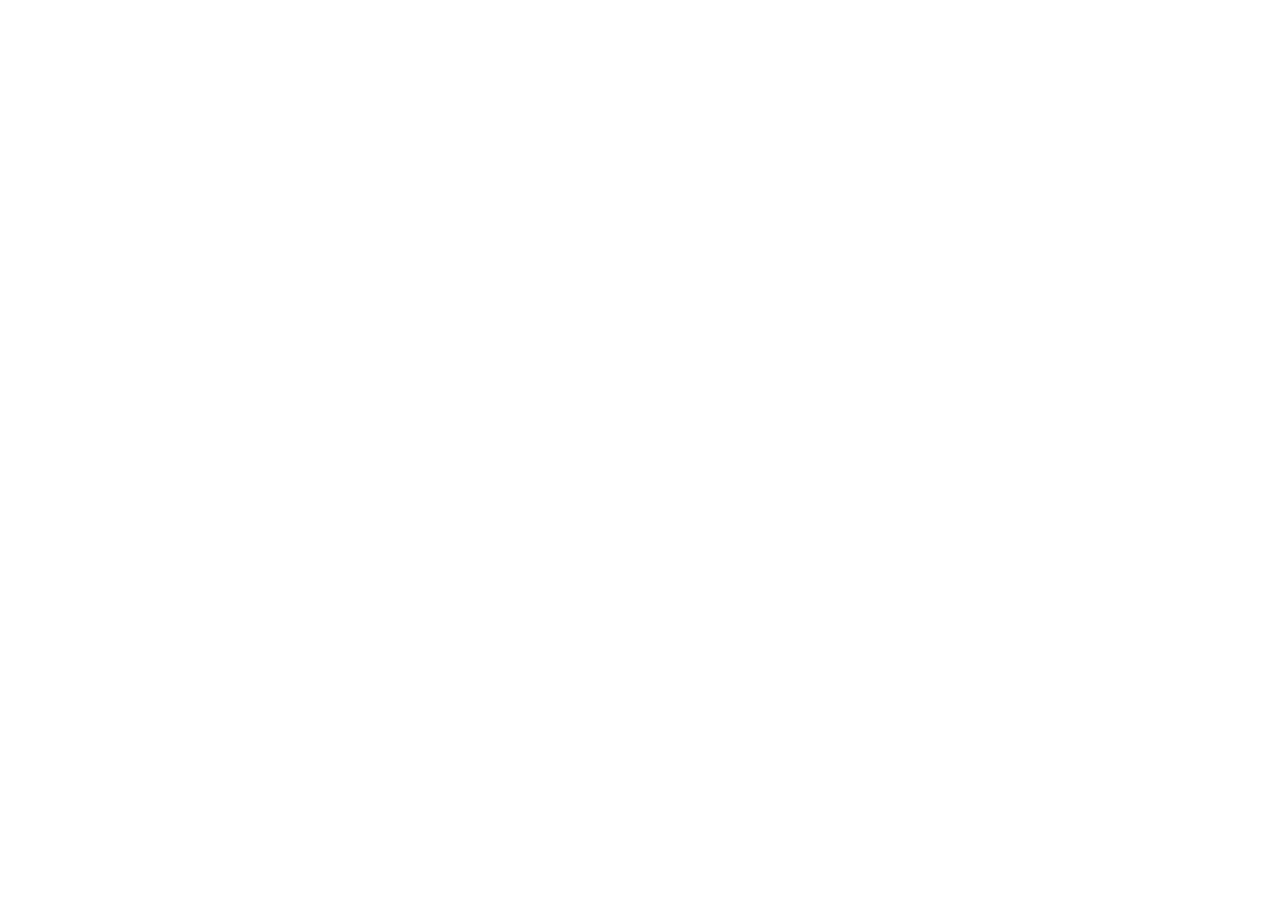
==== app/index.html @ b764101c "Update preview 2026-11-10 11:03" ====
<!doctype html>
<html lang="en">
  <head>
    <meta charset="UTF-8" />
    <meta name="viewport" content="width=device-width, initial-scale=1.0, viewport-fit=cover" />
    <meta name="theme-color" content="#2C2C2A" />
    <meta name="apple-mobile-web-app-capable" content="yes" />
    <meta name="apple-mobile-web-app-title" content="Scool" />
    <link rel="icon" type="image/svg+xml" href="/scooltracker-site/app/icon.svg" />
    <link rel="apple-touch-icon" href="/scooltracker-site/app/icon-192.png" />
    <title>Scool Tracker</title>
    <script type="module" crossorigin src="/scooltracker-site/app/assets/index-Cz6_dKH-.js"></script>
    <link rel="stylesheet" crossorigin href="/scooltracker-site/app/assets/index-Bc9d5-X2.css">
  <link rel="manifest" href="/scooltracker-site/app/manifest.webmanifest"><script id="vite-plugin-pwa:register-sw" src="/scooltracker-site/app/registerSW.js"></script></head>
  <body>
    <div id="root"></div>
  </body>
</html>
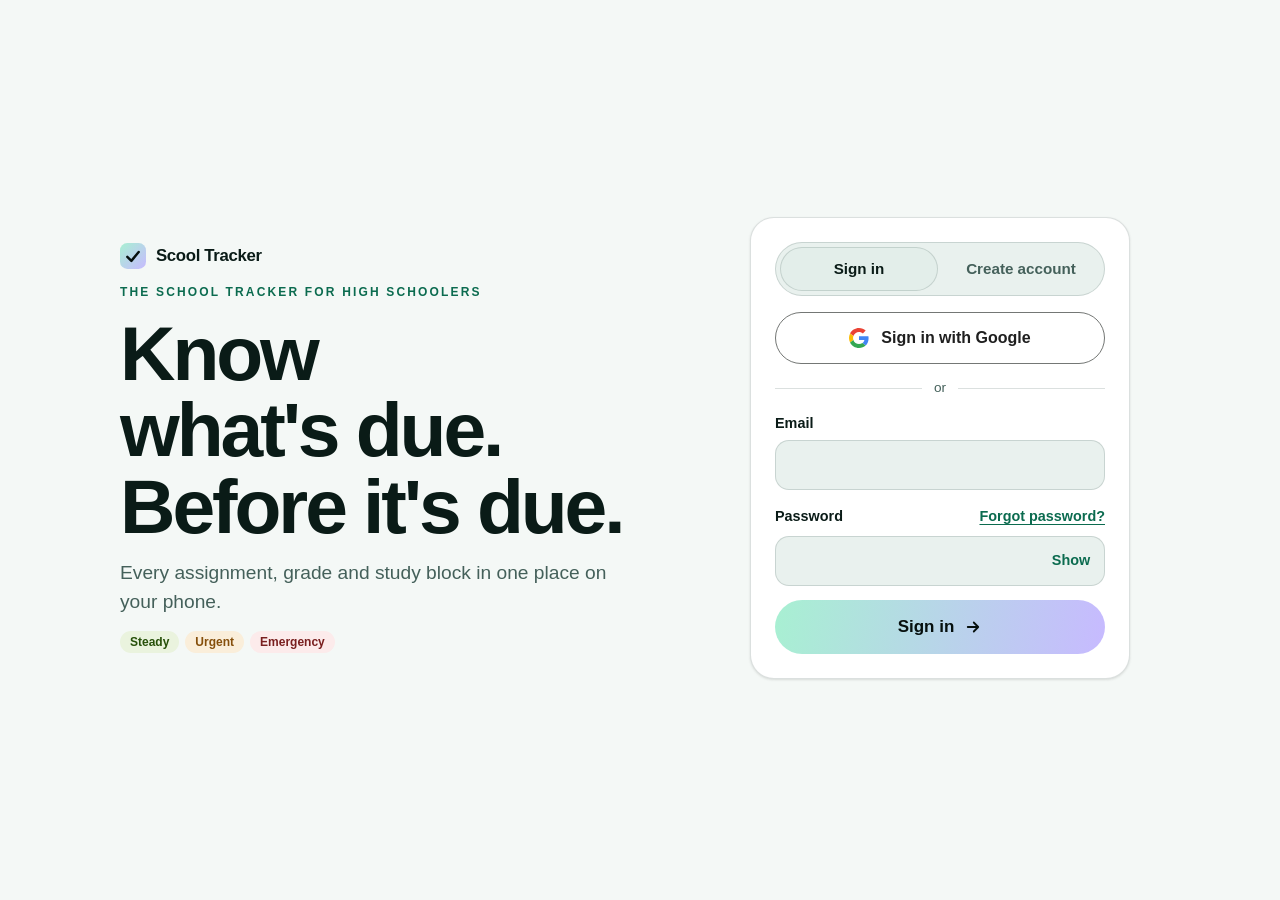
==== commit e71e18dd: "Update preview 2026-11-10 11:31" ====
--- a/app/index.html
+++ b/app/index.html
@@ -6,12 +6,12 @@
     <meta name="theme-color" content="#2C2C2A" />
     <meta name="apple-mobile-web-app-capable" content="yes" />
     <meta name="apple-mobile-web-app-title" content="Scool" />
-    <link rel="icon" type="image/svg+xml" href="/scooltracker-site/app/icon.svg" />
-    <link rel="apple-touch-icon" href="/scooltracker-site/app/icon-192.png" />
+    <link rel="icon" type="image/svg+xml" href="/app/icon.svg" />
+    <link rel="apple-touch-icon" href="/app/icon-192.png" />
     <title>Scool Tracker</title>
-    <script type="module" crossorigin src="/scooltracker-site/app/assets/index-Cz6_dKH-.js"></script>
-    <link rel="stylesheet" crossorigin href="/scooltracker-site/app/assets/index-Bc9d5-X2.css">
-  <link rel="manifest" href="/scooltracker-site/app/manifest.webmanifest"><script id="vite-plugin-pwa:register-sw" src="/scooltracker-site/app/registerSW.js"></script></head>
+    <script type="module" crossorigin src="/app/assets/index-DtNhf6hF.js"></script>
+    <link rel="stylesheet" crossorigin href="/app/assets/index-Bc9d5-X2.css">
+  <link rel="manifest" href="/app/manifest.webmanifest"><script id="vite-plugin-pwa:register-sw" src="/app/registerSW.js"></script></head>
   <body>
     <div id="root"></div>
   </body>
--- a/app/assets/index-Bc9d5-X2.css
+++ b/app/assets/index-Bc9d5-X2.css
@@ -0,0 +1 @@
+.auth{--au-bg:#06100e;--au-bg2:#0b1a17;--au-surface:#0f211d;--au-surface2:#153029;--au-line:#beebde24;--au-text:#e9f3f0;--au-text2:#a3bab4;--au-eyebrow:#8fe3c4;--au-danger:#ff9a9a;--au-focus:#a8f0d2;--au-on-grad:#06100e;--au-green-bg:#17321a;--au-green-t:#8fcb8a;--au-amber-bg:#3a2c10;--au-amber-t:#f0c077;--au-red-bg:#3a1616;--au-red-t:#f09b9b;--au-g-bg:#131314;--au-g-text:#e3e3e3;--au-g-line:#8e918f;z-index:50;background:var(--au-bg);color:var(--au-text);--lightningcss-light: ;--lightningcss-dark:initial;color-scheme:dark;-webkit-text-size-adjust:100%;font-family:-apple-system,BlinkMacSystemFont,Helvetica Neue,Segoe UI,Roboto,sans-serif;line-height:1.5;position:fixed;inset:0;overflow:hidden auto}@media (prefers-color-scheme:light){:root:not([data-theme=dark]) .auth{--au-bg:#f4f8f6;--au-bg2:#e9f1ee;--au-surface:#fff;--au-surface2:#e3eeea;--au-line:#06282024;--au-text:#0a1b17;--au-text2:#44605a;--au-eyebrow:#0b6b4f;--au-danger:#a32d2d;--au-focus:#0b6b4f;--au-green-bg:#eaf3de;--au-green-t:#27500a;--au-amber-bg:#faeeda;--au-amber-t:#854f0b;--au-red-bg:#fcebeb;--au-red-t:#791f1f;--au-g-bg:#fff;--au-g-text:#1f1f1f;--au-g-line:#747775;--lightningcss-light:initial;--lightningcss-dark: ;color-scheme:light}}:root[data-theme=light] .auth{--au-bg:#f4f8f6;--au-bg2:#e9f1ee;--au-surface:#fff;--au-surface2:#e3eeea;--au-line:#06282024;--au-text:#0a1b17;--au-text2:#44605a;--au-eyebrow:#0b6b4f;--au-danger:#a32d2d;--au-focus:#0b6b4f;--au-green-bg:#eaf3de;--au-green-t:#27500a;--au-amber-bg:#faeeda;--au-amber-t:#854f0b;--au-red-bg:#fcebeb;--au-red-t:#791f1f;--au-g-bg:#fff;--au-g-text:#1f1f1f;--au-g-line:#747775;--lightningcss-light:initial;--lightningcss-dark: ;color-scheme:light}.auth *,.auth :before,.auth :after{box-sizing:border-box}.auth :focus-visible{outline:3px solid var(--au-focus);outline-offset:2px;border-radius:8px}.auth p,.auth h1,.auth h2{margin:0}.auth a{color:inherit;text-underline-offset:3px}.au-center{place-items:center;display:grid}.au-loading{color:var(--au-text2);justify-items:center;gap:14px;display:grid}.au-wrap{width:100%;max-width:460px;min-height:100%;padding:max(20px, env(safe-area-inset-top)) 20px max(24px, env(safe-area-inset-bottom));align-content:center;gap:24px;margin:0 auto;display:grid}.au-wrap-solo{gap:28px}.au-pitch{gap:14px;display:grid}.au-brand{letter-spacing:-.02em;align-items:center;gap:10px;font-size:1.05rem;font-weight:700;display:inline-flex}.au-eyebrow{letter-spacing:.18em;text-transform:uppercase;color:var(--au-eyebrow);margin-top:6px;font-size:.75rem;font-weight:600}.au-h1{letter-spacing:-.04em;text-wrap:balance;font-size:clamp(2.1rem,9.4vw,3.4rem);font-weight:700;line-height:1}.au-h1 span{display:inline-block}.au-lede{color:var(--au-text2);max-width:28em;font-size:1rem}.au-tags{flex-wrap:wrap;gap:6px;display:flex}.au-badge{border-radius:999px;padding:3px 10px;font-size:12px;font-weight:600;line-height:1.4}.au-b-green{background:var(--au-green-bg);color:var(--au-green-t)}.au-b-amber{background:var(--au-amber-bg);color:var(--au-amber-t)}.au-b-red{background:var(--au-red-bg);color:var(--au-red-t)}.au-card{background:var(--au-surface);border:1px solid var(--au-line);border-radius:24px;gap:16px;padding:18px;display:grid}.au-h2{letter-spacing:-.03em;font-size:1.6rem;font-weight:700;line-height:1.1}.au-sub{color:var(--au-text2);overflow-wrap:anywhere}.au-addr{color:var(--au-text)}.au-seg{background:var(--au-bg2);border:1px solid var(--au-line);border-radius:999px;grid-template-columns:1fr 1fr;gap:4px;padding:4px;display:grid}.au-seg button{min-height:44px;color:var(--au-text2);font:inherit;cursor:pointer;touch-action:manipulation;background:0 0;border:0;border-radius:999px;font-size:.95rem;font-weight:600;transition:background-color .15s,color .15s}.au-seg button[aria-selected=true]{background:var(--au-surface2);color:var(--au-text);box-shadow:inset 0 0 0 1px var(--au-line)}.au-panel{gap:14px;display:grid}.au-google{border:1px solid var(--au-g-line);background:var(--au-g-bg);width:100%;min-height:52px;color:var(--au-g-text);font:inherit;cursor:pointer;touch-action:manipulation;border-radius:999px;justify-content:center;align-items:center;gap:12px;padding:0 20px;font-size:1rem;font-weight:600;display:flex}.au-google:disabled{opacity:.6;cursor:progress}.au-or{color:var(--au-text2);align-items:center;gap:12px;font-size:.85rem;display:flex}.au-or:before,.au-or:after{content:"";background:var(--au-line);flex:1;height:1px}.au-form{gap:14px;display:grid}.au-field{gap:6px;display:grid}.au-label-row{justify-content:space-between;align-items:baseline;gap:8px;display:flex}.au-field label{font-size:.9rem;font-weight:600}.au-field input[type=email],.au-field input[type=password],.au-field input[type=text]{width:100%;min-height:50px;font:inherit;color:var(--au-text);background:var(--au-bg2);border:1px solid var(--au-line);border-radius:14px;padding:0 14px;font-size:16px}.au-field input[aria-invalid=true]{border-color:var(--au-danger)}.au-pw{position:relative}.au-pw input{padding-right:76px!important}.au-eye{min-width:60px;min-height:44px;color:var(--au-eyebrow);font:inherit;cursor:pointer;background:0 0;border:0;border-radius:10px;font-size:.9rem;font-weight:600;position:absolute;top:50%;right:4px;transform:translateY(-50%)}.au-hint{color:var(--au-text2);font-size:.85rem}.au-err{color:var(--au-danger);font-size:.875rem}.au-link{min-height:24px;font:inherit;color:var(--au-eyebrow);cursor:pointer;text-underline-offset:3px;touch-action:manipulation;background:0 0;border:0;padding:2px 0;font-size:.9rem;font-weight:600;text-decoration:underline}.au-center-link{justify-self:center;padding:10px}.au-check label{color:var(--au-text2);cursor:pointer;align-items:flex-start;gap:12px;padding:4px 0;font-size:.9rem;font-weight:400;display:flex}.au-check input{accent-color:#a8f0d2;flex:none;width:22px;height:22px;margin:1px 0 0}.au-check a,.au-legal-g a{color:var(--au-text)}.au-btn{width:100%;min-height:54px;font:inherit;cursor:pointer;color:var(--au-on-grad);touch-action:manipulation;background:linear-gradient(100deg,#a8f0d2 0%,#c7baff 100%);border:0;border-radius:999px;justify-content:center;align-items:center;gap:10px;padding:0 28px;font-size:1.0625rem;font-weight:650;transition:transform .18s,filter .18s;display:inline-flex}.au-btn svg{transition:transform .18s}.au-btn:hover:not(:disabled){filter:brightness(1.06)}.au-btn:hover:not(:disabled) svg{transform:translate(3px)}.au-btn:active:not(:disabled){transform:scale(.98)}.au-btn:disabled{opacity:.6;cursor:default}.au-btn[aria-busy=true]{cursor:progress}.au-btn-quiet{background:var(--au-surface2);color:var(--au-text);border:1px solid var(--au-line)}.au-banner{border-radius:12px;padding:12px 14px;font-size:.9rem}.au-banner-error{background:var(--au-red-bg);color:var(--au-red-t)}.au-banner-ok{background:var(--au-green-bg);color:var(--au-green-t)}.au-spin{border:2.5px solid;border-right-color:#0000;border-radius:50%;width:18px;height:18px;animation:.7s linear infinite au-rot;display:inline-block}@keyframes au-rot{to{transform:rotate(360deg)}}.au-sr{clip:rect(0 0 0 0);white-space:nowrap;width:1px;height:1px;position:absolute;overflow:hidden}@media (prefers-reduced-motion:reduce){.au-spin{animation-duration:2s}.au-btn,.au-btn svg{transition:none}}@media (prefers-reduced-motion:no-preference){.au-pitch,.au-card{animation:.6s cubic-bezier(.2,.7,.2,1) both au-rise}.au-card{animation-delay:80ms}}@keyframes au-rise{0%{opacity:0;transform:translateY(16px)}to{opacity:1;transform:none}}@media (width>=480px){.au-card{padding:24px}}@media (width>=900px){.au-wrap{grid-template-columns:1fr 440px;align-items:center;gap:80px;max-width:1080px}.au-wrap-solo{grid-template-columns:1fr;gap:28px;max-width:460px}.au-h1{font-size:clamp(3.4rem,6vw,5.2rem)}.au-lede{font-size:1.2rem}}:root{--bg:#f1efe8;--bg2:#fafaf7;--surface:#fff;--surface2:#f1efe8;--line:#d3d1c7;--text:#2c2c2a;--text2:#5f5e5a;--muted:#888780;--accent:#2c2c2a;--on-accent:#fff;--danger:#a32d2d;--on-danger:#fff;--focus:#2c2c2a;--shadow:0 1px 3px #2c2c2a14, 0 1px 2px #2c2c2a0f;--shadow-lg:0 6px 20px #2c2c2a24;--toast-bg:#2c2c2a;--toast-text:#fff;--badge-green-bg:#eaf3de;--badge-green-text:#27500a;--badge-blue-bg:#dceefb;--badge-blue-text:#0b5d8c;--badge-amber-bg:#faeeda;--badge-amber-text:#854f0b;--badge-red-bg:#fcebeb;--badge-red-text:#791f1f;--badge-gray-bg:#f1efe8;--badge-gray-text:#5f5e5a;--cal-blue:#1ba1d6;--cal-green:#137b3b;--cal-holiday:#c9cee0;--cal-holiday-text:#2c2c2a;--cal-weekend:#f1efe8;--cal-weekend-text:#b5b3a9;--on-cal:#fff;--lightningcss-light:initial;--lightningcss-dark: ;color-scheme:light}@media (prefers-color-scheme:dark){:root:not([data-theme=light]){--bg:#171715;--bg2:#1d1d1b;--surface:#232320;--surface2:#2a2a26;--line:#3a3a35;--text:#f1efe8;--text2:#b8b6ac;--muted:#8a897f;--accent:#edebe3;--on-accent:#171715;--danger:#e08585;--on-danger:#2a0a0a;--focus:#edebe3;--shadow:0 1px 3px #00000073, 0 1px 2px #0000004d;--shadow-lg:0 6px 20px #0000008c;--toast-bg:#edebe3;--toast-text:#171715;--badge-green-bg:#17321a;--badge-green-text:#8fcb8a;--badge-blue-bg:#14324a;--badge-blue-text:#7fc4ee;--badge-amber-bg:#3a2c10;--badge-amber-text:#f0c077;--badge-red-bg:#3a1616;--badge-red-text:#f09b9b;--badge-gray-bg:#2a2a26;--badge-gray-text:#b8b6ac;--cal-blue:#1e7ba8;--cal-green:#1f5e33;--cal-holiday:#3a3d52;--cal-holiday-text:#f1efe8;--cal-weekend:#232320;--cal-weekend-text:#6b6a61;--lightningcss-light: ;--lightningcss-dark:initial;color-scheme:dark}}:root[data-theme=dark]{--bg:#171715;--bg2:#1d1d1b;--surface:#232320;--surface2:#2a2a26;--line:#3a3a35;--text:#f1efe8;--text2:#b8b6ac;--muted:#8a897f;--accent:#edebe3;--on-accent:#171715;--danger:#e08585;--on-danger:#2a0a0a;--focus:#edebe3;--shadow:0 1px 3px #00000073, 0 1px 2px #0000004d;--shadow-lg:0 6px 20px #0000008c;--toast-bg:#edebe3;--toast-text:#171715;--badge-green-bg:#17321a;--badge-green-text:#8fcb8a;--badge-blue-bg:#14324a;--badge-blue-text:#7fc4ee;--badge-amber-bg:#3a2c10;--badge-amber-text:#f0c077;--badge-red-bg:#3a1616;--badge-red-text:#f09b9b;--badge-gray-bg:#2a2a26;--badge-gray-text:#b8b6ac;--cal-blue:#1e7ba8;--cal-green:#1f5e33;--cal-holiday:#3a3d52;--cal-holiday-text:#f1efe8;--cal-weekend:#232320;--cal-weekend-text:#6b6a61;--lightningcss-light: ;--lightningcss-dark:initial;color-scheme:dark}*{box-sizing:border-box}html{-webkit-text-size-adjust:100%}html,body{overflow-x:hidden}body{background:var(--bg);color:var(--text);padding:max(16px, env(safe-area-inset-top)) max(16px, env(safe-area-inset-right)) calc(88px + env(safe-area-inset-bottom)) max(16px, env(safe-area-inset-left));margin:0;font-family:-apple-system,BlinkMacSystemFont,Helvetica Neue,Segoe UI,Roboto,sans-serif;line-height:1.3;transition:background-color .2s,color .2s}@media (width>=440px){body{padding-top:20px;padding-left:20px;padding-right:20px}}body.lock{overflow:hidden}h1,h2,h3,p,ul{margin:0}ul{padding:0;list-style:none}button,input,select,textarea{font:inherit;color:inherit}button{cursor:pointer;touch-action:manipulation}:focus-visible{outline:2px solid var(--focus);outline-offset:2px;border-radius:8px}.sr-only{clip:rect(0 0 0 0);white-space:nowrap;border:0;width:1px;height:1px;margin:-1px;padding:0;position:absolute;overflow:hidden}main{background:var(--surface);width:100%;max-width:380px;box-shadow:var(--shadow);border-radius:14px;margin:0 auto;padding:20px}.loading{text-align:center;padding:60px 16px}.screen{min-width:0;animation:.2s backwards screen-in;display:block}.screen-head{justify-content:space-between;align-items:flex-start;gap:12px;margin-bottom:16px;display:flex}.screen-head h1{letter-spacing:0;font-size:18px;font-weight:500;line-height:1.3}.today-head{margin-bottom:20px}.eyebrow-date{color:var(--text2);margin-bottom:4px;font-size:13px}.head-right{align-items:center;gap:8px;display:flex}.section-head{flex-wrap:wrap;justify-content:space-between;align-items:center;gap:12px;display:flex}.panel h2,.preset-card h2{font-size:16px;font-weight:500}.subtitle{color:var(--muted);margin:0 0 8px;font-size:13px;font-weight:400}.note{color:var(--text2);font-size:12px}.pad{padding:8px 4px}.stack{gap:8px;display:grid}.two{grid-template-columns:1fr 1fr;gap:8px;display:grid}.two.wide-first{grid-template-columns:1fr 96px}.panel{border-top:1px solid var(--line);gap:8px;margin-top:16px;padding:16px 0 0;display:grid}.panel:first-of-type{border-top:0;margin-top:0;padding-top:0}@keyframes screen-in{0%{opacity:0;transform:translateY(6px)}to{opacity:1;transform:none}}.nav{z-index:30;background:var(--surface);border-top:1px solid var(--line);padding:12px 12px calc(12px + env(safe-area-inset-bottom));justify-content:center;gap:4px;display:flex;position:fixed;bottom:0;left:0;right:0}.nav-brand{display:none}.nav button{color:var(--text2);background:0 0;border:0;border-radius:999px;padding:6px 12px;font-size:13px;transition:background-color .15s,color .15s;display:inline-flex;position:relative}.nav button:after{content:"";position:absolute;inset:-6px -2px}.nav button svg{display:none}.nav button.active{background:var(--accent);color:var(--on-accent)}.btn{border:1px solid var(--line);background:var(--surface);color:var(--text);white-space:nowrap;border-radius:6px;justify-content:center;align-items:center;gap:6px;padding:8px 14px;font-size:13px;transition:background-color .15s,transform .12s;display:inline-flex}.btn:hover:not(:disabled){background:var(--bg)}.btn:active:not(:disabled){transform:scale(.98)}.btn:disabled{opacity:.5;cursor:default}.btn-main{background:var(--accent);color:var(--on-accent);border-color:var(--accent)}.btn-main:hover:not(:disabled){background:var(--accent);filter:brightness(1.12)}.btn-quiet{background:var(--surface);color:var(--text)}.btn-danger{background:var(--danger);color:var(--on-danger);border-color:var(--danger)}.btn-danger:hover:not(:disabled){background:var(--danger);filter:brightness(1.08)}.btn.small{padding:5px 10px;font-size:12px}.btn.wide{width:100%}.btn-turn{border-radius:8px;flex-shrink:0;align-self:center;padding:6px 10px;font-size:12px;font-weight:600;position:relative}.btn-turn:after{content:"";position:absolute;inset:-6px}.add-btn{border:1px solid var(--line);background:var(--surface);width:100%;color:var(--text);border-radius:8px;padding:10px;font-size:14px;transition:background-color .15s}.add-btn:hover:not(:disabled){background:var(--bg)}.add-btn:disabled{opacity:.5;cursor:default}.btn-pair{gap:8px;margin-bottom:16px;display:flex}.back-btn{margin-bottom:8px}.icon-btn{background:var(--bg);width:32px;height:32px;color:var(--text);border:0;border-radius:8px;flex:none;place-items:center;font-size:15px;transition:background-color .15s;display:inline-grid;position:relative}.icon-btn:after{content:"";position:absolute;inset:-6px}.icon-btn svg{width:16px;height:16px}.icon-btn.big{background:var(--bg);width:32px;height:32px;color:var(--text)}.icon-btn.big svg{width:16px;height:16px}.icon-btn:hover{background:var(--surface2)}.icon-btn.danger{width:20px;height:20px;color:var(--danger);background:0 0;transition:transform .12s}.icon-btn.danger svg{width:14px;height:14px}.icon-btn.danger:hover{background:0 0;transform:scale(1.2)}.link{color:var(--text);text-underline-offset:3px;background:0 0;border:0;padding:0;font-weight:500;text-decoration:underline}.kbd{color:var(--muted);border:1px solid var(--line);border-radius:5px;margin-left:4px;padding:1px 5px;font-size:10.5px;font-weight:700}@media (hover:none){.kbd{display:none}}.badge{white-space:nowrap;border-radius:999px;padding:4px 10px;font-size:12px;font-weight:500;line-height:1.3;display:inline-block}.badge-green{background:var(--badge-green-bg);color:var(--badge-green-text)}.badge-blue{background:var(--badge-blue-bg);color:var(--badge-blue-text)}.badge-amber{background:var(--badge-amber-bg);color:var(--badge-amber-text)}.badge-red{background:var(--badge-red-bg);color:var(--badge-red-text)}.badge-gray{background:var(--badge-gray-bg);color:var(--badge-gray-text);border:1px solid var(--line)}.tone-blue{--cell-bg:var(--cal-blue);--cell-text:var(--on-cal)}.tone-green{--cell-bg:var(--cal-green);--cell-text:var(--on-cal)}.tone-holiday{--cell-bg:var(--cal-holiday);--cell-text:var(--cal-holiday-text)}.tone-weekend{--cell-bg:var(--cal-weekend);--cell-text:var(--cal-weekend-text)}.tone-none{--cell-bg:transparent;--cell-text:var(--cal-weekend-text)}.tone-school{--cell-bg:var(--bg2);--cell-text:var(--text)}.strip{scroll-snap-type:x proximity;-webkit-overflow-scrolling:touch;overscroll-behavior-x:contain;scrollbar-width:none;gap:7px;margin:0 -4px 22px;padding:4px;scroll-padding-inline:4px;display:flex;overflow-x:auto}.strip::-webkit-scrollbar{display:none}.strip .strip-cell{scroll-snap-align:start;flex:0 0 calc(20% - 5.6px);min-width:54px}.strip-cell{background:var(--cell-bg);height:72px;color:var(--cell-text);border:0;border-radius:12px;flex-direction:column;justify-content:center;align-items:center;padding:0;font-size:20px;font-weight:700;line-height:1.3;transition:transform .12s;display:flex;position:relative}.strip-cell:hover{transform:scale(1.06)}.sc-wd{text-transform:uppercase;letter-spacing:.3px;opacity:.85;margin-bottom:3px;font-size:10.5px;font-weight:600}.sc-num{font-size:20px;font-weight:700;line-height:1.3}.sc-dots,.mdots{gap:3px;display:flex;position:absolute;bottom:7px}.sc-dots i,.mdots i{border:1.5px solid var(--text);background:#fff;border-radius:50%;width:6px;height:6px}.tone-weekend .sc-dots i,.tone-none .sc-dots i,.tone-weekend .mdots i,.tone-none .mdots i{background:var(--text)}.sc-label,.mlabel{font-size:9px;font-weight:700;position:absolute;bottom:2px;right:3px}.is-today{outline:2px solid var(--text);outline-offset:-2px}.is-pinned{outline:2px solid var(--accent);outline-offset:-2px}.day-detail{background:var(--accent);color:var(--on-accent);box-shadow:var(--shadow-lg);border-radius:8px;gap:2px;margin:-12px 0 16px;padding:8px 10px;font-size:12px;animation:.12s fadeSlideIn;display:grid}.day-detail.empty{clip:rect(0 0 0 0);width:1px;height:1px;box-shadow:none;margin:-1px;padding:0;position:absolute;overflow:hidden}.dd-title{flex-wrap:wrap;align-items:baseline;gap:0 8px;display:flex}.dd-title strong{font-weight:600}.dd-kind{opacity:.85;font-size:12px}.dd-list{gap:2px;display:grid}.dd-list li{opacity:.95;font-size:12px}.day-detail .note{color:inherit;opacity:.8}.struck{opacity:.6;text-decoration:line-through}.today-grid,.study-grid,.cal-wrap,.col-main,.col-side,.cal-main,.cal-side{min-width:0;display:block}.list{flex-direction:column;gap:8px;margin-bottom:20px;display:flex}.task-row{background:var(--bg2);border:1px solid var(--line);border-radius:10px;align-items:flex-start;gap:10px;padding:10px 12px;transition:opacity .25s,border-color .15s,transform .15s;animation:.25s backwards fadeSlideIn;display:flex}.task-row:hover{transform:translateY(-1px)}.check{border:1.5px solid var(--muted);background:var(--surface);width:16px;height:16px;color:var(--on-accent);border-radius:4px;flex:none;place-items:center;margin-top:3px;padding:0;transition:background-color .15s,border-color .15s;display:grid;position:relative}.check:after{content:"";position:absolute;inset:-10px}.check:hover{border-color:var(--accent)}.check.on{background:var(--accent);border-color:var(--accent)}.check svg{width:11px;height:11px}.task-main{text-align:left;min-width:0;color:inherit;cursor:pointer;background:0 0;border:0;border-radius:6px;flex:1;padding:0;display:block}.task-main.static{cursor:default}.task-top{justify-content:space-between;align-items:center;gap:8px;display:flex}.task-title{overflow-wrap:anywhere;font-size:14px;font-weight:500}.emo{margin-right:4px}.period-tag{color:var(--muted);margin-right:4px;font-size:11px;font-weight:500}.task-sub{color:var(--text2);overflow-wrap:anywhere;font-size:12px;display:block}.task-meta{flex-wrap:wrap;align-items:center;gap:4px 8px;display:flex}.task-row.is-done{opacity:.5;background:var(--bg2)}.task-row.is-done .task-title{text-decoration:line-through}.task-row.is-done[draggable=true]{cursor:grab}.task-row.is-done[draggable=true]:active{cursor:grabbing}.task-row.history-row,.task-row.class-row{align-items:flex-start}.task-row.history-row .btn{align-self:center}.dissolve{pointer-events:none;animation:.45s forwards dissolve}@keyframes dissolve{0%{opacity:1;filter:blur();transform:scale(1)}to{opacity:0;filter:blur(6px);transform:scale(.85)}}@keyframes fadeSlideIn{0%{opacity:0;transform:translateY(6px)}to{opacity:1;transform:none}}.dropzone{border:1.5px dashed var(--line);color:var(--muted);border-radius:10px;justify-content:center;align-items:center;gap:6px;margin-bottom:20px;padding:14px;font-size:12px;transition:background-color .15s,border-color .15s,transform .15s,color .15s;display:none}.dropzone svg{width:16px;height:16px}.dropzone.over{background:var(--badge-blue-bg);border-color:var(--badge-blue-text);color:var(--badge-blue-text);transform:scale(1.02)}.hint-touch{display:block}.hint-mouse{display:none}@media (hover:hover) and (pointer:fine){.dropzone{display:flex}.hint-touch{display:none}.hint-mouse{display:block}}.col-side .note{margin:-4px 0 8px}.add-actions{gap:8px;margin-bottom:20px;display:flex}.add-actions .add-btn{flex:1;width:auto}.empty{text-align:center;color:var(--muted);justify-items:center;gap:6px;margin-bottom:20px;padding:24px 12px;font-size:13px;display:grid}.empty .note{max-width:28em;font-size:12px}.empty-emo{font-size:24px;line-height:1.2}.empty svg{width:24px;height:24px}.pct{flex-shrink:0;font-size:16px;font-weight:500}.badge-line{flex-wrap:wrap;gap:4px;margin-top:5px;display:flex}.gpa{border-top:1px solid var(--line);justify-content:space-between;align-items:center;margin-top:4px;padding-top:16px;display:flex}.gpa-label{color:var(--text2);font-size:13px}.gpa-num{font-size:20px;font-weight:500}.cal-nav{justify-content:space-between;align-items:center;gap:8px;margin-bottom:16px;display:flex}.cal-nav h2,.cal-nav strong{font-size:18px;font-weight:500}.mgrid{grid-template-columns:repeat(7,minmax(0,1fr));gap:4px;display:grid}.mdow{text-align:center;color:var(--muted);padding-bottom:4px;font-size:11px;font-weight:500}.mblank{aspect-ratio:1}.mcell{aspect-ratio:1;text-align:left;background:var(--cell-bg);color:var(--cell-text);border:0;border-radius:6px;padding:4px;font-size:12px;font-weight:500;line-height:1.3;transition:transform .12s;display:block;position:relative}.mcell:hover:not(.inert){transform:scale(1.05)}.mcell .mdots{bottom:3px;left:50%;transform:translate(-50%)}.mcell.inert{cursor:default}.mcell.has-special{background:var(--bg2);color:var(--text);box-shadow:inset 0 0 0 2px var(--accent)}.legend{color:var(--text2);flex-wrap:wrap;gap:8px 12px;margin-top:16px;font-size:11px;display:flex}.legend li{align-items:center;gap:4px;display:inline-flex}.sw{background:var(--cell-bg);border-radius:3px;width:10px;height:10px;display:inline-block}.sw.dotsw{border:1.5px solid var(--text);background:#fff;border-radius:50%;width:6px;height:6px;margin:0 2px}.cal-side .day-detail{margin:12px 0 0}.cal-editor{gap:8px;display:grid}.cal-editor .cal-nav{margin-bottom:8px}.field-label{color:var(--text2);margin-top:8px;font-size:12px}.paint,.chips{flex-wrap:wrap;gap:6px;display:flex}.chip{border:1px solid var(--line);background:var(--surface);color:var(--text2);border-radius:999px;align-items:center;gap:4px;padding:6px 11px;font-family:inherit;font-size:12.5px;font-weight:600;display:inline-flex}.chip.on{background:var(--accent);color:var(--on-accent);border-color:var(--accent)}.chip .code{opacity:.75;font-size:10.5px}.chip:disabled{opacity:.4;cursor:default}.preset-row{flex-direction:column;gap:8px;display:flex}.preset-row .btn{white-space:normal;border-radius:8px;width:100%;padding:10px;font-size:14px}.preset-card{background:var(--bg2);border:1px solid var(--line);border-radius:10px;gap:8px;padding:12px;display:grid}.divider-or{color:var(--muted);align-items:center;gap:12px;font-size:12px;display:flex}.divider-or:before,.divider-or:after{content:"";background:var(--line);flex:1;height:1px}.progress{grid-template-columns:repeat(3,1fr);gap:6px;margin-bottom:16px;display:grid}.progress i{background:var(--line);border-radius:3px;height:5px}.progress i.on{background:var(--accent)}.hint-blue{background:var(--badge-blue-bg);color:var(--badge-blue-text);border-radius:8px;margin:-4px 0 6px;padding:7px 10px;font-size:12px}.static-foot{margin-top:8px;padding:0;position:static}.field{border:0;gap:4px;min-width:0;margin:0;padding:0;display:grid}.field>label,.field>legend{color:var(--text2);margin-top:8px;padding:0;font-size:12px;font-weight:400}input,select,textarea{background:var(--surface);border:1px solid var(--line);width:100%;min-width:0;color:var(--text);border-radius:6px;padding:8px;font-size:14px}input[type=checkbox],input[type=radio]{width:auto;padding:0}input[aria-invalid=true]{border-color:var(--danger)}.field-err{color:var(--danger);font-size:12px}.due-row{flex-wrap:wrap;align-items:center;gap:6px;display:flex}.due-row input{flex:100%}.choice{flex-wrap:wrap;gap:6px;display:flex}.choice-item{position:relative}.choice-item input{opacity:0;cursor:pointer;width:100%;height:100%;margin:0;position:absolute;inset:0}.choice-item span{border:1px solid var(--line);background:var(--surface);color:var(--text2);pointer-events:none;border-radius:999px;align-items:center;padding:6px 11px;font-size:12.5px;font-weight:600;display:inline-flex}.choice-item input:checked+span{background:var(--accent);color:var(--on-accent);border-color:var(--accent)}.choice-item.tone-steady input:checked+span{background:var(--badge-gray-bg);color:var(--badge-gray-text);border-color:var(--muted)}.choice-item.tone-urgent input:checked+span{background:var(--badge-amber-bg);color:var(--badge-amber-text);border-color:var(--badge-amber-text)}.choice-item.tone-emergency input:checked+span{background:var(--badge-red-bg);color:var(--badge-red-text);border-color:var(--badge-red-text)}.choice-item input:focus-visible+span{outline:2px solid var(--focus);outline-offset:2px}.scrim{z-index:60;background:#0006;justify-content:center;align-items:center;animation:.18s both fade;display:flex;position:fixed;inset:0}.sheet{background:var(--surface);width:min(300px,85%);max-height:80dvh;color:var(--text);box-shadow:var(--shadow-lg);overscroll-behavior:contain;border-radius:14px;padding:20px;animation:.18s both pop;overflow-y:auto}.sheet.sheet-wide{width:min(340px,90%)}.sheet-grab{display:none}.sheet-head{justify-content:space-between;align-items:center;margin-bottom:8px;display:flex}.sheet-head h2{font-size:16px;font-weight:500}.sheet-head .icon-btn{display:none}.sheet-body{flex-direction:column;gap:4px;display:flex}.sheet-body>p{font-size:13px}.sheet-foot{justify-content:flex-end;gap:8px;margin-top:16px;display:flex}.sis-list{display:block}.sis-row{border-bottom:1px solid var(--bg);flex-wrap:wrap;align-items:center;gap:8px;padding:7px 0;display:flex}.sis-row:last-child{border-bottom:0}.sis-period{width:18px;color:var(--muted);flex-shrink:0;font-size:12px}.sis-name{overflow-wrap:anywhere;flex:1;min-width:0;font-size:13px;color:var(--text)!important;margin:0!important}.sis-input{flex-shrink:0;width:58px;padding:6px;font-size:13px}.sis-row .badge{text-align:center;flex-shrink:0;min-width:32px}.sis-err{flex-basis:100%;padding-left:26px}@keyframes fade{0%{opacity:0}to{opacity:1}}@keyframes pop{0%{opacity:0;transform:scale(.95)translateY(4px)}to{opacity:1;transform:none}}.toast-zone{z-index:90;left:0;right:0;bottom:calc(76px + env(safe-area-inset-bottom));pointer-events:none;justify-content:center;padding:0 16px;display:flex;position:fixed}.toast{pointer-events:auto;background:var(--toast-bg);max-width:380px;color:var(--toast-text);box-shadow:var(--shadow-lg);border-radius:8px;align-items:center;gap:12px;padding:8px 8px 8px 12px;font-size:12px;animation:.2s both fadeSlideIn;display:flex}.toast-error{background:var(--danger);color:var(--on-danger);padding-right:12px}.toast-btn{background:var(--toast-text);color:var(--toast-bg);border:0;border-radius:6px;padding:5px 10px;font-size:12px;font-weight:600;position:relative}.toast-btn:after{content:"";position:absolute;inset:-6px}.panel>h2,.preset-card h2{color:var(--muted);text-transform:uppercase;letter-spacing:.03em;font-size:12px;font-weight:400}.themes{grid-template-columns:repeat(3,minmax(0,1fr));gap:8px;margin-bottom:6px;display:grid}.swatch{border:2px solid var(--line);background:var(--surface);color:var(--text);border-radius:10px;flex-direction:column;align-items:center;gap:6px;padding:8px 6px 7px;display:flex}.swatch.on{border-color:var(--accent);box-shadow:0 0 0 2px var(--accent)}.swatch-strip{border:1px solid #80808040;border-radius:6px;width:100%;height:22px;display:flex;overflow:hidden}.swatch-strip i{flex:1}.swatch-name{font-size:11.5px;font-weight:600}.danger-zone{border-color:var(--danger)}.danger-btn{color:var(--danger)}.dictate{text-align:center;align-items:stretch}.dictate .field{text-align:left}.dictate textarea{font:inherit;background:var(--bg2);resize:none;border-radius:8px;padding:10px;font-size:14px}.mic{background:var(--badge-red-bg);width:74px;height:74px;color:var(--badge-red-text);border:0;border-radius:50%;place-items:center;margin:4px auto 0;display:grid;position:relative}.mic svg{width:32px;height:32px}.mic.live:after{content:"";border:3px solid var(--badge-red-text);border-radius:50%;animation:1.3s ease-out infinite ring;position:absolute;inset:-6px}@keyframes ring{0%{opacity:1;transform:scale(.9)}to{opacity:0;transform:scale(1.35)}}.dictate-status{margin:10px 0 4px;font-size:16px;font-weight:500}.dictate .note{color:var(--muted);margin-bottom:8px;font-size:12.5px}.timer-card{text-align:center;background:var(--bg2);border:1px solid var(--line);border-radius:10px;margin-bottom:20px;padding:18px 18px 20px;display:block}.timer-label{color:var(--text2);overflow-wrap:anywhere;min-height:16px;margin:0 0 8px;font-size:13px;font-weight:400}.ring-wrap{aspect-ratio:1;width:min(230px,100%);margin:4px auto 14px;position:relative}.ring{width:100%;height:100%;transform:rotate(-90deg)}.ring circle{fill:none;stroke-width:9px;stroke-linecap:round}.ring-track{stroke:var(--line)}.ring-arc{stroke:#ff9f0a;transition:stroke-dashoffset 1s linear,stroke .2s}.ring.paused .ring-arc{stroke:#8e8e93}.ring-text{flex-direction:column;justify-content:center;align-items:center;display:flex;position:absolute;inset:0}.ring-time{font-variant-numeric:tabular-nums;letter-spacing:-1px;font-size:50px;font-weight:300;line-height:1.3}.ring-sub{color:var(--muted);min-height:17px;margin-top:4px;font-size:13px}.timer-done{color:var(--badge-green-text);background:var(--badge-green-bg);border-radius:8px;margin-bottom:12px;padding:7px 10px;font-size:13px;font-weight:600}.timer-chips{flex-wrap:wrap;justify-content:center;gap:6px;margin-bottom:16px;display:flex}.round-pair{justify-content:space-between;padding:0 12px;display:flex}.round{width:78px;height:78px;box-shadow:0 0 0 3px var(--bg2), 0 0 0 5px currentColor;border:0;border-radius:50%;font-size:15px;font-weight:600;transition:transform .1s,opacity .15s}.round:active:not(:disabled){transform:scale(.95)}.round:disabled{opacity:.55;cursor:default}.round-cancel{color:#a1a1a6;background:#8e8e9347}.round-go{color:#30d158;background:#30d15838}.round-pause{color:#ff9f0a;background:#ff9f0a38}.sound-toggle{color:var(--muted);align-items:center;gap:8px;margin-top:16px;font-size:12px;display:inline-flex}.sound-toggle input{width:16px;height:16px;accent-color:var(--accent)}.prio-class{text-align:left;background:var(--bg2);border:1px solid var(--line);border-radius:10px;align-items:center;gap:10px;width:100%;padding:9px 12px;transition:border-color .15s;animation:.25s backwards fadeSlideIn;display:flex}.prio-class:hover{border-color:var(--accent)}.rank{border-radius:50%;flex-shrink:0;place-items:center;width:22px;height:22px;font-size:11.5px;font-weight:700;display:grid}.pc-main{flex:1;min-width:0;display:block}.pc-top{justify-content:space-between;align-items:baseline;gap:8px;display:flex}.pc-name{text-overflow:ellipsis;white-space:nowrap;font-size:14px;font-weight:600;overflow:hidden}.pc-pct{font-variant-numeric:tabular-nums;flex-shrink:0;font-size:13px;font-weight:700}.pc-bar{background:var(--line);border-radius:4px;height:4px;margin-top:6px;display:block;overflow:hidden}.pc-bar i{background:currentColor;border-radius:4px;height:100%;display:block}.pc-line{color:var(--muted);margin-top:4px;font-size:12px;display:block}.tier-focus{color:var(--badge-red-text)}.tier-watch{color:var(--badge-amber-text)}.tier-solid{color:var(--badge-green-text)}.tier-unknown{color:var(--muted)}.cp-more{color:var(--muted);text-align:left;background:0 0;border:0;margin:-2px 0 12px;padding:2px 0;font-size:12px}.stack>.list+.cp-more,.stack .cp-more{display:block}.prio-task{text-align:left;width:100%;color:inherit;display:flex}.prio-task .task-main{flex:1}.prio-task.selected{border:2px solid var(--accent);padding:9px 11px}.study-grid .col-side .stack{margin-bottom:0}.study-grid .stack>.subtitle,.study-grid .stack>.section-head{margin-bottom:8px}.section-head.tight{margin:0}.col-side section.stack{display:block}@media (prefers-reduced-motion:reduce){*,:before,:after{transition-duration:.01ms!important;animation-duration:.01ms!important;animation-iteration-count:1!important}}.nd{flex:none;align-items:center;gap:6px;display:inline-flex}.nd-main{border:1px solid var(--danger);background:var(--danger);color:var(--on-danger);white-space:nowrap;border-radius:6px;justify-content:center;align-items:center;gap:6px;font-weight:500;transition:transform .12s,filter .15s;display:inline-flex;position:relative}.nd-main:hover:not(:disabled){filter:brightness(1.08);transform:scale(1.03)}.nd-main:active:not(:disabled){transform:scale(.97)}.nd-main:disabled{opacity:.5;cursor:default}.nd-main:after{content:"";position:absolute;inset:-6px}.nd-sm .nd-main{padding:5px 10px;font-size:12px}.nd-md .nd-main{padding:8px 14px;font-size:13px}.nd-lg .nd-main{padding:10px 18px;font-size:14px}.nd-icon,.nd-text{animation:.15s ease-out both nd-swap;display:inline-flex}.nd-icon svg{width:14px;height:14px}.nd-cancel{border:1px solid var(--line);background:var(--surface);width:26px;height:26px;color:var(--text2);border-radius:50%;place-items:center;padding:0;transition:transform .12s;animation:.35s cubic-bezier(.34,1.56,.64,1) both nd-pop;display:inline-grid;position:relative}.nd-cancel:after{content:"";position:absolute;inset:-8px}.nd-cancel:hover{transform:scale(1.1)}.nd-cancel svg{width:12px;height:12px}.nd-compact:not(.is-confirming) .nd-main{width:22px;height:22px;color:var(--danger);background:0 0;border:0;padding:0}.nd-compact:not(.is-confirming) .nd-text{display:none}.nd-compact:not(.is-confirming) .nd-main:hover:not(:disabled){filter:none;transform:scale(1.2)}@keyframes nd-swap{0%{opacity:0;transform:translateY(4px)}to{opacity:1;transform:none}}@keyframes nd-pop{0%{opacity:0;transform:translate(-8px)scale(.6)}to{opacity:1;transform:none}}.sheet-foot{flex-wrap:wrap}.sheet-foot .nd-left{flex-basis:100%;margin-bottom:4px}
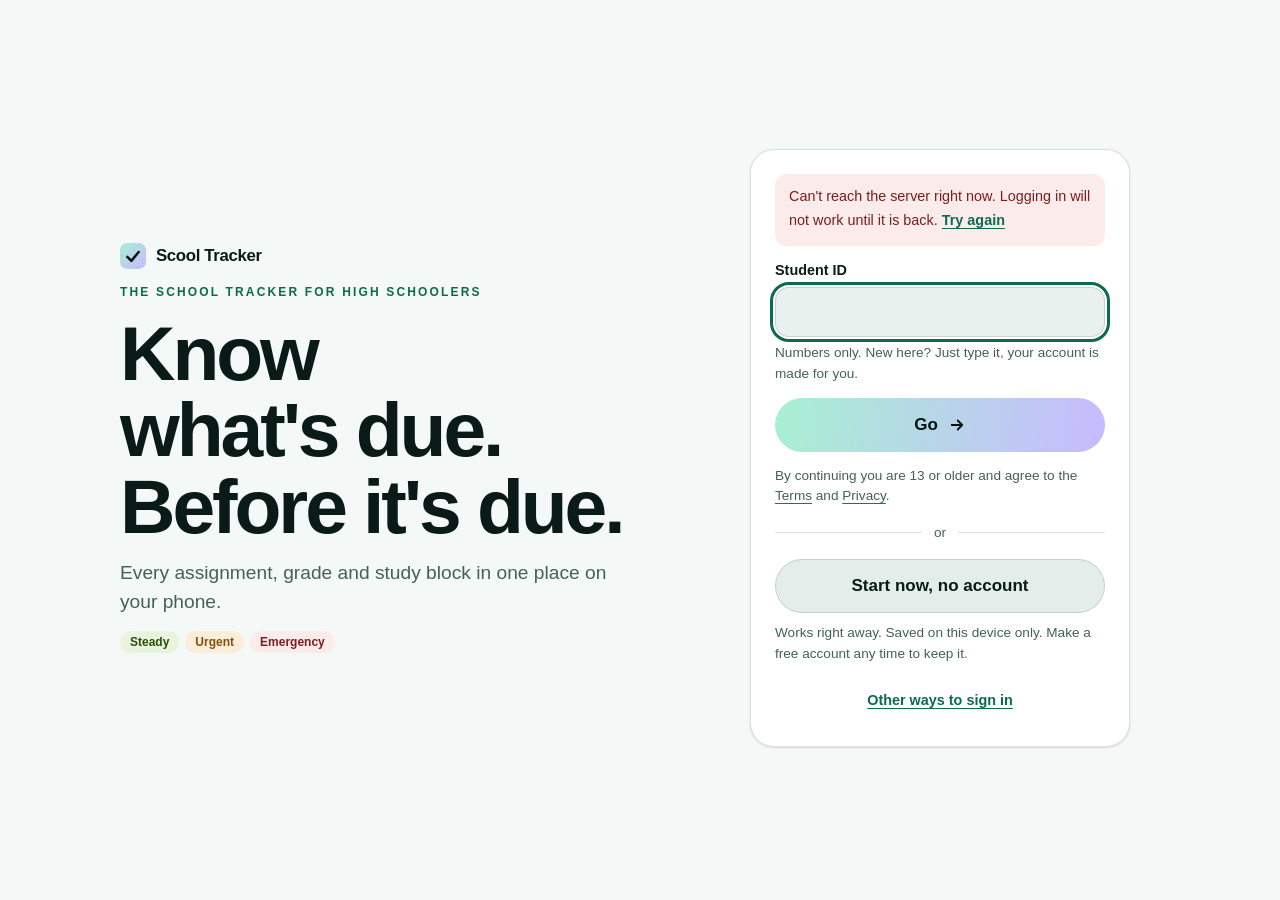
==== commit c65cf022: "Update preview 2026-11-23 10:16" ====
--- a/app/index.html
+++ b/app/index.html
@@ -9,8 +9,8 @@
     <link rel="icon" type="image/svg+xml" href="/app/icon.svg" />
     <link rel="apple-touch-icon" href="/app/icon-192.png" />
     <title>Scool Tracker</title>
-    <script type="module" crossorigin src="/app/assets/index-DtNhf6hF.js"></script>
-    <link rel="stylesheet" crossorigin href="/app/assets/index-Bc9d5-X2.css">
+    <script type="module" crossorigin src="/app/assets/index-Rbqkj3CO.js"></script>
+    <link rel="stylesheet" crossorigin href="/app/assets/index-LSx9Vo2c.css">
   <link rel="manifest" href="/app/manifest.webmanifest"><script id="vite-plugin-pwa:register-sw" src="/app/registerSW.js"></script></head>
   <body>
     <div id="root"></div>
--- a/app/assets/index-LSx9Vo2c.css
+++ b/app/assets/index-LSx9Vo2c.css
@@ -0,0 +1 @@
+.auth{--au-bg:#06100e;--au-bg2:#0b1a17;--au-surface:#0f211d;--au-surface2:#153029;--au-line:#beebde24;--au-text:#e9f3f0;--au-text2:#a3bab4;--au-eyebrow:#8fe3c4;--au-danger:#ff9a9a;--au-focus:#a8f0d2;--au-on-grad:#06100e;--au-green-bg:#17321a;--au-green-t:#8fcb8a;--au-amber-bg:#3a2c10;--au-amber-t:#f0c077;--au-red-bg:#3a1616;--au-red-t:#f09b9b;--au-g-bg:#131314;--au-g-text:#e3e3e3;--au-g-line:#8e918f;z-index:50;background:var(--au-bg);color:var(--au-text);--lightningcss-light: ;--lightningcss-dark:initial;color-scheme:dark;-webkit-text-size-adjust:100%;font-family:-apple-system,BlinkMacSystemFont,Helvetica Neue,Segoe UI,Roboto,sans-serif;line-height:1.5;position:fixed;inset:0;overflow:hidden auto}@media (prefers-color-scheme:light){:root:not([data-theme=dark]) .auth{--au-bg:#f4f8f6;--au-bg2:#e9f1ee;--au-surface:#fff;--au-surface2:#e3eeea;--au-line:#06282024;--au-text:#0a1b17;--au-text2:#44605a;--au-eyebrow:#0b6b4f;--au-danger:#a32d2d;--au-focus:#0b6b4f;--au-green-bg:#eaf3de;--au-green-t:#27500a;--au-amber-bg:#faeeda;--au-amber-t:#854f0b;--au-red-bg:#fcebeb;--au-red-t:#791f1f;--au-g-bg:#fff;--au-g-text:#1f1f1f;--au-g-line:#747775;--lightningcss-light:initial;--lightningcss-dark: ;color-scheme:light}}:root[data-theme=light] .auth{--au-bg:#f4f8f6;--au-bg2:#e9f1ee;--au-surface:#fff;--au-surface2:#e3eeea;--au-line:#06282024;--au-text:#0a1b17;--au-text2:#44605a;--au-eyebrow:#0b6b4f;--au-danger:#a32d2d;--au-focus:#0b6b4f;--au-green-bg:#eaf3de;--au-green-t:#27500a;--au-amber-bg:#faeeda;--au-amber-t:#854f0b;--au-red-bg:#fcebeb;--au-red-t:#791f1f;--au-g-bg:#fff;--au-g-text:#1f1f1f;--au-g-line:#747775;--lightningcss-light:initial;--lightningcss-dark: ;color-scheme:light}.auth *,.auth :before,.auth :after{box-sizing:border-box}.auth :focus-visible{outline:3px solid var(--au-focus);outline-offset:2px;border-radius:8px}.auth p,.auth h1,.auth h2{margin:0}.auth a{color:inherit;text-underline-offset:3px}.au-center{place-items:center;display:grid}.au-loading{color:var(--au-text2);justify-items:center;gap:14px;display:grid}.au-wrap{width:100%;max-width:460px;min-height:100%;padding:max(20px, env(safe-area-inset-top)) 20px max(24px, env(safe-area-inset-bottom));align-content:center;gap:24px;margin:0 auto;display:grid}.au-wrap-solo{gap:28px}.au-pitch{gap:14px;display:grid}.au-brand{letter-spacing:-.02em;align-items:center;gap:10px;font-size:1.05rem;font-weight:700;display:inline-flex}.au-eyebrow{letter-spacing:.18em;text-transform:uppercase;color:var(--au-eyebrow);margin-top:6px;font-size:.75rem;font-weight:600}.au-h1{letter-spacing:-.04em;text-wrap:balance;font-size:clamp(2.1rem,9.4vw,3.4rem);font-weight:700;line-height:1}.au-h1 span{display:inline-block}.au-lede{color:var(--au-text2);max-width:28em;font-size:1rem}.au-tags{flex-wrap:wrap;gap:6px;display:flex}.au-badge{border-radius:999px;padding:3px 10px;font-size:12px;font-weight:600;line-height:1.4}.au-b-green{background:var(--au-green-bg);color:var(--au-green-t)}.au-b-amber{background:var(--au-amber-bg);color:var(--au-amber-t)}.au-b-red{background:var(--au-red-bg);color:var(--au-red-t)}.au-card{background:var(--au-surface);border:1px solid var(--au-line);border-radius:24px;gap:16px;padding:18px;display:grid}.au-h2{letter-spacing:-.03em;font-size:1.6rem;font-weight:700;line-height:1.1}.au-sub{color:var(--au-text2);overflow-wrap:anywhere}.au-addr{color:var(--au-text)}.au-seg{background:var(--au-bg2);border:1px solid var(--au-line);border-radius:999px;grid-template-columns:1fr 1fr;gap:4px;padding:4px;display:grid}.au-seg button{min-height:44px;color:var(--au-text2);font:inherit;cursor:pointer;touch-action:manipulation;background:0 0;border:0;border-radius:999px;font-size:.95rem;font-weight:600;transition:background-color .15s,color .15s}.au-seg button[aria-selected=true]{background:var(--au-surface2);color:var(--au-text);box-shadow:inset 0 0 0 1px var(--au-line)}.au-panel{gap:14px;display:grid}.au-google{border:1px solid var(--au-g-line);background:var(--au-g-bg);width:100%;min-height:52px;color:var(--au-g-text);font:inherit;cursor:pointer;touch-action:manipulation;border-radius:999px;justify-content:center;align-items:center;gap:12px;padding:0 20px;font-size:1rem;font-weight:600;display:flex}.au-google:disabled{opacity:.6;cursor:progress}.au-or{color:var(--au-text2);align-items:center;gap:12px;font-size:.85rem;display:flex}.au-or:before,.au-or:after{content:"";background:var(--au-line);flex:1;height:1px}.au-form{gap:14px;display:grid}.au-field{gap:6px;display:grid}.au-label-row{justify-content:space-between;align-items:baseline;gap:8px;display:flex}.au-field label{font-size:.9rem;font-weight:600}.au-field input[type=email],.au-field input[type=password],.au-field input[type=text]{width:100%;min-height:50px;font:inherit;color:var(--au-text);background:var(--au-bg2);border:1px solid var(--au-line);border-radius:14px;padding:0 14px;font-size:16px}.au-field input[aria-invalid=true]{border-color:var(--au-danger)}.au-pw{position:relative}.au-pw input{padding-right:76px!important}.au-eye{min-width:60px;min-height:44px;color:var(--au-eyebrow);font:inherit;cursor:pointer;background:0 0;border:0;border-radius:10px;font-size:.9rem;font-weight:600;position:absolute;top:50%;right:4px;transform:translateY(-50%)}.au-hint{color:var(--au-text2);font-size:.85rem}.au-err{color:var(--au-danger);font-size:.875rem}.au-link{min-height:24px;font:inherit;color:var(--au-eyebrow);cursor:pointer;text-underline-offset:3px;touch-action:manipulation;background:0 0;border:0;padding:2px 0;font-size:.9rem;font-weight:600;text-decoration:underline}.au-center-link{justify-self:center;padding:10px}.au-check label{color:var(--au-text2);cursor:pointer;align-items:flex-start;gap:12px;padding:4px 0;font-size:.9rem;font-weight:400;display:flex}.au-check input{accent-color:#a8f0d2;flex:none;width:22px;height:22px;margin:1px 0 0}.au-check a,.au-legal-g a{color:var(--au-text)}.au-btn{width:100%;min-height:54px;font:inherit;cursor:pointer;color:var(--au-on-grad);touch-action:manipulation;background:linear-gradient(100deg,#a8f0d2 0%,#c7baff 100%);border:0;border-radius:999px;justify-content:center;align-items:center;gap:10px;padding:0 28px;font-size:1.0625rem;font-weight:650;transition:transform .18s,filter .18s;display:inline-flex}.au-btn svg{transition:transform .18s}.au-btn:hover:not(:disabled){filter:brightness(1.06)}.au-btn:hover:not(:disabled) svg{transform:translate(3px)}.au-btn:active:not(:disabled){transform:scale(.98)}.au-btn:disabled{opacity:.6;cursor:default}.au-btn[aria-busy=true]{cursor:progress}.au-btn-quiet{background:var(--au-surface2);color:var(--au-text);border:1px solid var(--au-line)}.au-banner{border-radius:12px;padding:12px 14px;font-size:.9rem}.au-banner-error{background:var(--au-red-bg);color:var(--au-red-t)}.au-banner-ok{background:var(--au-green-bg);color:var(--au-green-t)}.au-spin{border:2.5px solid;border-right-color:#0000;border-radius:50%;width:18px;height:18px;animation:.7s linear infinite au-rot;display:inline-block}@keyframes au-rot{to{transform:rotate(360deg)}}.au-sr{clip:rect(0 0 0 0);white-space:nowrap;width:1px;height:1px;position:absolute;overflow:hidden}@media (prefers-reduced-motion:reduce){.au-spin{animation-duration:2s}.au-btn,.au-btn svg{transition:none}}@media (prefers-reduced-motion:no-preference){.au-pitch,.au-card{animation:.6s cubic-bezier(.2,.7,.2,1) both au-rise}.au-card{animation-delay:80ms}}@keyframes au-rise{0%{opacity:0;transform:translateY(16px)}to{opacity:1;transform:none}}@media (width>=480px){.au-card{padding:24px}}@media (width>=900px){.au-wrap{grid-template-columns:1fr 440px;align-items:center;gap:80px;max-width:1080px}.au-wrap-solo{grid-template-columns:1fr;gap:28px;max-width:460px}.au-h1{font-size:clamp(3.4rem,6vw,5.2rem)}.au-lede{font-size:1.2rem}}.au-start{gap:10px;display:grid}.au-btn-start{min-height:60px;font-size:1.1rem}.au-start .au-banner .au-link{display:inline}:root{--bg:#f1efe8;--bg2:#fafaf7;--surface:#fff;--surface2:#f1efe8;--line:#d3d1c7;--text:#2c2c2a;--text2:#5f5e5a;--muted:#888780;--accent:#2c2c2a;--on-accent:#fff;--danger:#a32d2d;--on-danger:#fff;--focus:#2c2c2a;--shadow:0 1px 3px #2c2c2a14, 0 1px 2px #2c2c2a0f;--shadow-lg:0 6px 20px #2c2c2a24;--toast-bg:#2c2c2a;--toast-text:#fff;--badge-green-bg:#eaf3de;--badge-green-text:#27500a;--badge-blue-bg:#dceefb;--badge-blue-text:#0b5d8c;--badge-amber-bg:#faeeda;--badge-amber-text:#854f0b;--badge-red-bg:#fcebeb;--badge-red-text:#791f1f;--badge-gray-bg:#f1efe8;--badge-gray-text:#5f5e5a;--cal-blue:#1ba1d6;--cal-green:#137b3b;--cal-holiday:#c9cee0;--cal-holiday-text:#2c2c2a;--cal-weekend:#f1efe8;--cal-weekend-text:#b5b3a9;--on-cal:#fff;--lightningcss-light:initial;--lightningcss-dark: ;color-scheme:light}@media (prefers-color-scheme:dark){:root:not([data-theme=light]){--bg:#171715;--bg2:#1d1d1b;--surface:#232320;--surface2:#2a2a26;--line:#3a3a35;--text:#f1efe8;--text2:#b8b6ac;--muted:#8a897f;--accent:#edebe3;--on-accent:#171715;--danger:#e08585;--on-danger:#2a0a0a;--focus:#edebe3;--shadow:0 1px 3px #00000073, 0 1px 2px #0000004d;--shadow-lg:0 6px 20px #0000008c;--toast-bg:#edebe3;--toast-text:#171715;--badge-green-bg:#17321a;--badge-green-text:#8fcb8a;--badge-blue-bg:#14324a;--badge-blue-text:#7fc4ee;--badge-amber-bg:#3a2c10;--badge-amber-text:#f0c077;--badge-red-bg:#3a1616;--badge-red-text:#f09b9b;--badge-gray-bg:#2a2a26;--badge-gray-text:#b8b6ac;--cal-blue:#1e7ba8;--cal-green:#1f5e33;--cal-holiday:#3a3d52;--cal-holiday-text:#f1efe8;--cal-weekend:#232320;--cal-weekend-text:#6b6a61;--lightningcss-light: ;--lightningcss-dark:initial;color-scheme:dark}}:root[data-theme=dark]{--bg:#171715;--bg2:#1d1d1b;--surface:#232320;--surface2:#2a2a26;--line:#3a3a35;--text:#f1efe8;--text2:#b8b6ac;--muted:#8a897f;--accent:#edebe3;--on-accent:#171715;--danger:#e08585;--on-danger:#2a0a0a;--focus:#edebe3;--shadow:0 1px 3px #00000073, 0 1px 2px #0000004d;--shadow-lg:0 6px 20px #0000008c;--toast-bg:#edebe3;--toast-text:#171715;--badge-green-bg:#17321a;--badge-green-text:#8fcb8a;--badge-blue-bg:#14324a;--badge-blue-text:#7fc4ee;--badge-amber-bg:#3a2c10;--badge-amber-text:#f0c077;--badge-red-bg:#3a1616;--badge-red-text:#f09b9b;--badge-gray-bg:#2a2a26;--badge-gray-text:#b8b6ac;--cal-blue:#1e7ba8;--cal-green:#1f5e33;--cal-holiday:#3a3d52;--cal-holiday-text:#f1efe8;--cal-weekend:#232320;--cal-weekend-text:#6b6a61;--lightningcss-light: ;--lightningcss-dark:initial;color-scheme:dark}*{box-sizing:border-box}html{-webkit-text-size-adjust:100%}html,body{overflow-x:hidden}body{background:var(--bg);color:var(--text);padding:max(16px, env(safe-area-inset-top)) max(16px, env(safe-area-inset-right)) calc(88px + env(safe-area-inset-bottom)) max(16px, env(safe-area-inset-left));margin:0;font-family:-apple-system,BlinkMacSystemFont,Helvetica Neue,Segoe UI,Roboto,sans-serif;line-height:1.3;transition:background-color .2s,color .2s}@media (width>=440px){body{padding-top:20px;padding-left:20px;padding-right:20px}}body.lock{overflow:hidden}h1,h2,h3,p,ul{margin:0}ul{padding:0;list-style:none}button,input,select,textarea{font:inherit;color:inherit}button{cursor:pointer;touch-action:manipulation}:focus-visible{outline:2px solid var(--focus);outline-offset:2px;border-radius:8px}.sr-only{clip:rect(0 0 0 0);white-space:nowrap;border:0;width:1px;height:1px;margin:-1px;padding:0;position:absolute;overflow:hidden}main{background:var(--surface);width:100%;max-width:380px;box-shadow:var(--shadow);border-radius:14px;margin:0 auto;padding:20px}.loading{text-align:center;padding:60px 16px}.screen{min-width:0;animation:.2s backwards screen-in;display:block}.screen-head{justify-content:space-between;align-items:flex-start;gap:12px;margin-bottom:16px;display:flex}.screen-head h1{letter-spacing:0;font-size:18px;font-weight:500;line-height:1.3}.today-head{margin-bottom:20px}.eyebrow-date{color:var(--text2);margin-bottom:4px;font-size:13px}.head-right{align-items:center;gap:8px;display:flex}.section-head{flex-wrap:wrap;justify-content:space-between;align-items:center;gap:12px;display:flex}.panel h2,.preset-card h2{font-size:16px;font-weight:500}.subtitle{color:var(--muted);margin:0 0 8px;font-size:13px;font-weight:400}.note{color:var(--text2);font-size:12px}.pad{padding:8px 4px}.stack{gap:8px;display:grid}.two{grid-template-columns:1fr 1fr;gap:8px;display:grid}.two.wide-first{grid-template-columns:1fr 96px}.panel{border-top:1px solid var(--line);gap:8px;margin-top:16px;padding:16px 0 0;display:grid}.panel:first-of-type{border-top:0;margin-top:0;padding-top:0}@keyframes screen-in{0%{opacity:0;transform:translateY(6px)}to{opacity:1;transform:none}}.nav{z-index:30;background:var(--surface);border-top:1px solid var(--line);padding:12px 12px calc(12px + env(safe-area-inset-bottom));justify-content:center;gap:4px;display:flex;position:fixed;bottom:0;left:0;right:0}.nav-brand{display:none}.nav button{color:var(--text2);background:0 0;border:0;border-radius:999px;padding:6px 12px;font-size:13px;transition:background-color .15s,color .15s;display:inline-flex;position:relative}.nav button:after{content:"";position:absolute;inset:-6px -2px}.nav button svg{display:none}.nav button.active{background:var(--accent);color:var(--on-accent)}.btn{border:1px solid var(--line);background:var(--surface);color:var(--text);white-space:nowrap;border-radius:6px;justify-content:center;align-items:center;gap:6px;padding:8px 14px;font-size:13px;transition:background-color .15s,transform .12s;display:inline-flex}.btn:hover:not(:disabled){background:var(--bg)}.btn:active:not(:disabled){transform:scale(.98)}.btn:disabled{opacity:.5;cursor:default}.btn-main{background:var(--accent);color:var(--on-accent);border-color:var(--accent)}.btn-main:hover:not(:disabled){background:var(--accent);filter:brightness(1.12)}.btn-quiet{background:var(--surface);color:var(--text)}.btn-danger{background:var(--danger);color:var(--on-danger);border-color:var(--danger)}.btn-danger:hover:not(:disabled){background:var(--danger);filter:brightness(1.08)}.btn.wide{width:100%}.btn-turn{border-radius:8px;flex-shrink:0;align-self:center;padding:6px 10px;font-size:12px;font-weight:600;position:relative}.btn-turn:after{content:"";position:absolute;inset:-6px}.add-btn{border:1px solid var(--line);background:var(--surface);width:100%;color:var(--text);border-radius:8px;padding:10px;font-size:14px;transition:background-color .15s}.add-btn:hover:not(:disabled){background:var(--bg)}.add-btn:disabled{opacity:.5;cursor:default}.btn-pair{gap:8px;margin-bottom:16px;display:flex}.back-btn{margin-bottom:8px}.icon-btn{background:var(--bg);width:32px;height:32px;color:var(--text);border:0;border-radius:8px;flex:none;place-items:center;font-size:15px;transition:background-color .15s;display:inline-grid;position:relative}.icon-btn:after{content:"";position:absolute;inset:-6px}.icon-btn svg{width:16px;height:16px}.icon-btn.big{background:var(--bg);width:32px;height:32px;color:var(--text)}.icon-btn.big svg{width:16px;height:16px}.icon-btn:hover{background:var(--surface2)}.icon-btn.danger{width:20px;height:20px;color:var(--danger);background:0 0;transition:transform .12s}.icon-btn.danger svg{width:14px;height:14px}.icon-btn.danger:hover{background:0 0;transform:scale(1.2)}.link{color:var(--text);text-underline-offset:3px;background:0 0;border:0;padding:0;font-weight:500;text-decoration:underline}.kbd{color:var(--muted);border:1px solid var(--line);border-radius:5px;margin-left:4px;padding:1px 5px;font-size:10.5px;font-weight:700}@media (hover:none){.kbd{display:none}}.badge{white-space:nowrap;border-radius:999px;padding:4px 10px;font-size:12px;font-weight:500;line-height:1.3;display:inline-block}.badge-green{background:var(--badge-green-bg);color:var(--badge-green-text)}.badge-blue{background:var(--badge-blue-bg);color:var(--badge-blue-text)}.badge-amber{background:var(--badge-amber-bg);color:var(--badge-amber-text)}.badge-red{background:var(--badge-red-bg);color:var(--badge-red-text)}.badge-gray{background:var(--badge-gray-bg);color:var(--badge-gray-text);border:1px solid var(--line)}.tone-blue{--cell-bg:var(--cal-blue);--cell-text:var(--on-cal)}.tone-green{--cell-bg:var(--cal-green);--cell-text:var(--on-cal)}.tone-holiday{--cell-bg:var(--cal-holiday);--cell-text:var(--cal-holiday-text)}.tone-weekend{--cell-bg:var(--cal-weekend);--cell-text:var(--cal-weekend-text)}.tone-none{--cell-bg:transparent;--cell-text:var(--cal-weekend-text)}.tone-school{--cell-bg:var(--bg2);--cell-text:var(--text)}.strip{-webkit-overflow-scrolling:touch;overscroll-behavior-x:contain;scrollbar-width:none;gap:7px;margin:0 -4px 22px;padding:4px;display:flex;overflow-x:auto}.strip::-webkit-scrollbar{display:none}.strip .strip-cell{flex:0 0 calc(20% - 5.6px);min-width:54px}.strip-cell .sc-dots{bottom:11px}.strip-cell .sc-wd{margin-bottom:6px}.strip-cell .sc-num{font-size:22px}.strip-cell{background:var(--cell-bg);height:100px;color:var(--cell-text);border:0;border-radius:12px;flex-direction:column;justify-content:center;align-items:center;padding:0;font-size:20px;font-weight:700;line-height:1.3;transition:transform .12s;display:flex;position:relative}.strip-cell:hover{box-shadow:inset 0 0 0 2px #ffffff8c}.sc-wd{text-transform:uppercase;letter-spacing:.3px;opacity:.85;margin-bottom:3px;font-size:10.5px;font-weight:600}.sc-num{font-size:20px;font-weight:700;line-height:1.3}.sc-dots,.mdots{gap:3px;display:flex;position:absolute;bottom:7px}.sc-dots i,.mdots i{border:1.5px solid var(--text);background:#fff;border-radius:50%;width:6px;height:6px}.tone-weekend .sc-dots i,.tone-none .sc-dots i,.tone-weekend .mdots i,.tone-none .mdots i{background:var(--text)}.sc-label,.mlabel{font-size:9px;font-weight:700;position:absolute;bottom:2px;right:3px}.is-today{outline:2px solid var(--text);outline-offset:-2px}.is-pinned{outline:2px solid var(--accent);outline-offset:-2px}.day-detail{background:var(--accent);color:var(--on-accent);box-shadow:var(--shadow-lg);border-radius:8px;gap:2px;margin:-12px 0 16px;padding:8px 10px;font-size:12px;animation:.12s fadeSlideIn;display:grid}.day-detail.empty{clip:rect(0 0 0 0);width:1px;height:1px;box-shadow:none;margin:-1px;padding:0;position:absolute;overflow:hidden}.dd-title{flex-wrap:wrap;align-items:baseline;gap:0 8px;display:flex}.dd-title strong{font-weight:600}.dd-kind{opacity:.85;font-size:12px}.dd-list{gap:2px;display:grid}.dd-list li{opacity:.95;font-size:12px}.day-detail .note{color:inherit;opacity:.8}.struck{opacity:.6;text-decoration:line-through}.today-grid,.study-grid,.cal-wrap,.col-main,.col-side,.cal-main,.cal-side{min-width:0;display:block}.list{flex-direction:column;gap:8px;margin-bottom:20px;display:flex}.task-row{background:var(--bg2);border:1px solid var(--line);border-radius:10px;align-items:flex-start;gap:10px;padding:10px 12px;transition:opacity .25s,border-color .15s,transform .15s;animation:.25s backwards fadeSlideIn;display:flex}.task-row:hover{transform:translateY(-1px)}.check{border:1.5px solid var(--muted);background:var(--surface);width:16px;height:16px;color:var(--on-accent);border-radius:4px;flex:none;place-items:center;margin-top:3px;padding:0;transition:background-color .15s,border-color .15s;display:grid;position:relative}.check:after{content:"";position:absolute;inset:-10px}.check:hover{border-color:var(--accent)}.check.on{background:var(--accent);border-color:var(--accent)}.check svg{width:11px;height:11px}.task-main{text-align:left;min-width:0;color:inherit;cursor:pointer;background:0 0;border:0;border-radius:6px;flex:1;padding:0;display:block}.task-main.static{cursor:default}.task-top{justify-content:space-between;align-items:center;gap:8px;display:flex}.task-title{overflow-wrap:anywhere;font-size:14px;font-weight:500}.emo{margin-right:4px}.period-tag{color:var(--muted);margin-right:4px;font-size:11px;font-weight:500}.task-sub{color:var(--text2);overflow-wrap:anywhere;font-size:12px;display:block}.task-meta{flex-wrap:wrap;align-items:center;gap:4px 8px;display:flex}.task-row.is-done{opacity:.5;background:var(--bg2)}.task-row.is-done .task-title{text-decoration:line-through}.task-row.is-done[draggable=true]{cursor:grab}.task-row.is-done[draggable=true]:active{cursor:grabbing}.task-row.history-row,.task-row.class-row{align-items:flex-start}.task-row.history-row .btn{align-self:center}.dissolve{pointer-events:none;animation:.45s forwards dissolve}@keyframes dissolve{0%{opacity:1;filter:blur();transform:scale(1)}to{opacity:0;filter:blur(6px);transform:scale(.85)}}@keyframes fadeSlideIn{0%{opacity:0;transform:translateY(6px)}to{opacity:1;transform:none}}.dropzone{border:1.5px dashed var(--line);color:var(--muted);border-radius:10px;justify-content:center;align-items:center;gap:6px;margin-bottom:20px;padding:14px;font-size:12px;transition:background-color .15s,border-color .15s,transform .15s,color .15s;display:none}.dropzone svg{width:16px;height:16px}.dropzone.over{background:var(--badge-blue-bg);border-color:var(--badge-blue-text);color:var(--badge-blue-text);transform:scale(1.02)}.hint-touch{display:block}.hint-mouse{display:none}@media (hover:hover) and (pointer:fine){.dropzone{display:flex}.hint-touch{display:none}.hint-mouse{display:block}}.col-side .note{margin:-4px 0 8px}.add-actions{gap:8px;margin-bottom:20px;display:flex}.add-actions .add-btn{flex:1;width:auto}.empty{text-align:center;color:var(--muted);justify-items:center;gap:6px;margin-bottom:20px;padding:24px 12px;font-size:13px;display:grid}.empty .note{max-width:28em;font-size:12px}.empty-emo{font-size:24px;line-height:1.2}.empty svg{width:24px;height:24px}.pct{flex-shrink:0;font-size:16px;font-weight:500}.badge-line{flex-wrap:wrap;gap:4px;margin-top:5px;display:flex}.gpa{border-top:1px solid var(--line);justify-content:space-between;align-items:center;margin-top:4px;padding-top:16px;display:flex}.gpa-label{color:var(--text2);font-size:13px}.gpa-num{font-size:20px;font-weight:500}.cal-nav{justify-content:space-between;align-items:center;gap:8px;margin-bottom:16px;display:flex}.cal-nav h2,.cal-nav strong{font-size:18px;font-weight:500}.mgrid{grid-template-columns:repeat(7,minmax(0,1fr));gap:4px;display:grid}.mdow{text-align:center;color:var(--muted);padding-bottom:4px;font-size:11px;font-weight:500}.mblank{aspect-ratio:1}.mcell{aspect-ratio:1;text-align:left;background:var(--cell-bg);color:var(--cell-text);border:0;border-radius:6px;padding:4px;font-size:12px;font-weight:500;line-height:1.3;transition:transform .12s;display:block;position:relative}.mcell:hover:not(.inert){transform:scale(1.05)}.mcell .mdots{bottom:3px;left:50%;transform:translate(-50%)}.mcell.inert{cursor:default}.mcell.has-special{background:var(--bg2);color:var(--text);box-shadow:inset 0 0 0 2px var(--accent)}.legend{color:var(--text2);flex-wrap:wrap;gap:8px 12px;margin-top:16px;font-size:11px;display:flex}.legend li{align-items:center;gap:4px;display:inline-flex}.sw{background:var(--cell-bg);border-radius:3px;width:10px;height:10px;display:inline-block}.sw.dotsw{border:1.5px solid var(--text);background:#fff;border-radius:50%;width:6px;height:6px;margin:0 2px}.cal-side .day-detail{margin:12px 0 0}.cal-editor{gap:8px;display:grid}.cal-editor .cal-nav{margin-bottom:8px}.field-label{color:var(--text2);margin-top:8px;font-size:12px}.paint,.chips{flex-wrap:wrap;gap:6px;display:flex}.chip{border:1px solid var(--line);background:var(--surface);color:var(--text2);border-radius:999px;align-items:center;gap:4px;padding:6px 11px;font-family:inherit;font-size:12.5px;font-weight:600;display:inline-flex}.chip.on{background:var(--accent);color:var(--on-accent);border-color:var(--accent)}.chip .code{opacity:.75;font-size:10.5px}.chip:disabled{opacity:.4;cursor:default}.preset-row{flex-direction:column;gap:8px;display:flex}.preset-row .btn{white-space:normal;border-radius:8px;width:100%;padding:10px;font-size:14px}.preset-card{background:var(--bg2);border:1px solid var(--line);border-radius:10px;gap:8px;padding:12px;display:grid}.divider-or{color:var(--muted);align-items:center;gap:12px;font-size:12px;display:flex}.divider-or:before,.divider-or:after{content:"";background:var(--line);flex:1;height:1px}.progress{grid-template-columns:repeat(3,1fr);gap:6px;margin-bottom:16px;display:grid}.progress i{background:var(--line);border-radius:3px;height:5px}.progress i.on{background:var(--accent)}.hint-blue{background:var(--badge-blue-bg);color:var(--badge-blue-text);border-radius:8px;margin:-4px 0 6px;padding:7px 10px;font-size:12px}.static-foot{margin-top:8px;padding:0;position:static}.field{border:0;gap:4px;min-width:0;margin:0;padding:0;display:grid}.field>label,.field>legend{color:var(--text2);margin-top:8px;padding:0;font-size:12px;font-weight:400}input,select,textarea{background:var(--surface);border:1px solid var(--line);width:100%;min-width:0;color:var(--text);border-radius:6px;padding:8px;font-size:14px}input[type=checkbox],input[type=radio]{width:auto;padding:0}input[aria-invalid=true]{border-color:var(--danger)}.field-err{color:var(--danger);font-size:12px}.due-row{flex-wrap:wrap;align-items:center;gap:6px;display:flex}.due-row input{flex:100%}.choice{flex-wrap:wrap;gap:6px;display:flex}.choice-item{position:relative}.choice-item input{opacity:0;cursor:pointer;width:100%;height:100%;margin:0;position:absolute;inset:0}.choice-item span{border:1px solid var(--line);background:var(--surface);color:var(--text2);pointer-events:none;border-radius:999px;align-items:center;padding:6px 11px;font-size:12.5px;font-weight:600;display:inline-flex}.choice-item input:checked+span{background:var(--accent);color:var(--on-accent);border-color:var(--accent)}.choice-item.tone-steady input:checked+span{background:var(--badge-gray-bg);color:var(--badge-gray-text);border-color:var(--muted)}.choice-item.tone-urgent input:checked+span{background:var(--badge-amber-bg);color:var(--badge-amber-text);border-color:var(--badge-amber-text)}.choice-item.tone-emergency input:checked+span{background:var(--badge-red-bg);color:var(--badge-red-text);border-color:var(--badge-red-text)}.choice-item input:focus-visible+span{outline:2px solid var(--focus);outline-offset:2px}.scrim{z-index:60;background:#0006;justify-content:center;align-items:center;animation:.18s both fade;display:flex;position:fixed;inset:0}.sheet{background:var(--surface);width:min(300px,85%);max-height:80dvh;color:var(--text);box-shadow:var(--shadow-lg);overscroll-behavior:contain;border-radius:14px;padding:20px;animation:.18s both pop;overflow-y:auto}.sheet.sheet-wide{width:min(340px,90%)}.sheet-grab{display:none}.sheet-head{justify-content:space-between;align-items:center;margin-bottom:8px;display:flex}.sheet-head h2{font-size:16px;font-weight:500}.sheet-head .icon-btn{display:none}.sheet-body{flex-direction:column;gap:4px;display:flex}.sheet-body>p{font-size:13px}.sheet-foot{justify-content:flex-end;gap:8px;margin-top:16px;display:flex}.sis-list{display:block}.sis-row{border-bottom:1px solid var(--bg);flex-wrap:wrap;align-items:center;gap:8px;padding:7px 0;display:flex}.sis-row:last-child{border-bottom:0}.sis-period{width:18px;color:var(--muted);flex-shrink:0;font-size:12px}.sis-name{overflow-wrap:anywhere;flex:1;min-width:0;font-size:13px;color:var(--text)!important;margin:0!important}.sis-input{flex-shrink:0;width:58px;padding:6px;font-size:13px}.sis-row .badge{text-align:center;flex-shrink:0;min-width:32px}.sis-err{flex-basis:100%;padding-left:26px}@keyframes fade{0%{opacity:0}to{opacity:1}}@keyframes pop{0%{opacity:0;transform:scale(.95)translateY(4px)}to{opacity:1;transform:none}}.toast-zone{z-index:90;left:0;right:0;bottom:calc(76px + env(safe-area-inset-bottom));pointer-events:none;justify-content:center;padding:0 16px;display:flex;position:fixed}.toast{pointer-events:auto;background:var(--toast-bg);max-width:380px;color:var(--toast-text);box-shadow:var(--shadow-lg);border-radius:8px;align-items:center;gap:12px;padding:8px 8px 8px 12px;font-size:12px;animation:.2s both fadeSlideIn;display:flex}.toast-error{background:var(--danger);color:var(--on-danger);padding-right:12px}.toast-btn{background:var(--toast-text);color:var(--toast-bg);border:0;border-radius:6px;padding:5px 10px;font-size:12px;font-weight:600;position:relative}.toast-btn:after{content:"";position:absolute;inset:-6px}.panel>h2,.preset-card h2{color:var(--muted);text-transform:uppercase;letter-spacing:.03em;font-size:12px;font-weight:400}.themes{grid-template-columns:repeat(3,minmax(0,1fr));gap:8px;margin-bottom:6px;display:grid}.swatch{border:2px solid var(--line);background:var(--surface);color:var(--text);border-radius:10px;flex-direction:column;align-items:center;gap:6px;padding:8px 6px 7px;display:flex}.swatch.on{border-color:var(--accent);box-shadow:0 0 0 2px var(--accent)}.swatch-strip{border:1px solid #80808040;border-radius:6px;width:100%;height:22px;display:flex;overflow:hidden}.swatch-strip i{flex:1}.swatch-name{font-size:11.5px;font-weight:600}.danger-zone{border-color:var(--danger)}.danger-btn{color:var(--danger)}.dictate{text-align:center;align-items:stretch}.dictate .field{text-align:left}.dictate textarea{font:inherit;background:var(--bg2);resize:none;border-radius:8px;padding:10px;font-size:14px}.mic{background:var(--badge-red-bg);width:74px;height:74px;color:var(--badge-red-text);border:0;border-radius:50%;place-items:center;margin:4px auto 0;display:grid;position:relative}.mic svg{width:32px;height:32px}.mic.live:after{content:"";border:3px solid var(--badge-red-text);border-radius:50%;animation:1.3s ease-out infinite ring;position:absolute;inset:-6px}@keyframes ring{0%{opacity:1;transform:scale(.9)}to{opacity:0;transform:scale(1.35)}}.dictate-status{margin:10px 0 4px;font-size:16px;font-weight:500}.dictate .note{color:var(--muted);margin-bottom:8px;font-size:12.5px}.timer-card{text-align:center;background:var(--bg2);border:1px solid var(--line);border-radius:10px;margin-bottom:20px;padding:18px 18px 20px;display:block}.timer-label{color:var(--text2);overflow-wrap:anywhere;min-height:16px;margin:0 0 8px;font-size:13px;font-weight:400}.ring-wrap{aspect-ratio:1;width:min(230px,100%);margin:4px auto 14px;position:relative}.ring{width:100%;height:100%;transform:rotate(-90deg)}.ring circle{fill:none;stroke-width:9px;stroke-linecap:round}.ring-track{stroke:var(--line)}.ring-arc{stroke:#ff9f0a;transition:stroke-dashoffset 1s linear,stroke .2s}.ring.paused .ring-arc{stroke:#8e8e93}.ring-text{flex-direction:column;justify-content:center;align-items:center;display:flex;position:absolute;inset:0}.ring-time{font-variant-numeric:tabular-nums;letter-spacing:-1px;font-size:50px;font-weight:300;line-height:1.3}.ring-sub{color:var(--muted);min-height:17px;margin-top:4px;font-size:13px}.timer-done{color:var(--badge-green-text);background:var(--badge-green-bg);border-radius:8px;margin-bottom:12px;padding:7px 10px;font-size:13px;font-weight:600}.timer-chips{flex-wrap:wrap;justify-content:center;gap:6px;margin-bottom:16px;display:flex}.round-pair{justify-content:space-between;padding:0 12px;display:flex}.round{width:78px;height:78px;box-shadow:0 0 0 3px var(--bg2), 0 0 0 5px currentColor;border:0;border-radius:50%;font-size:15px;font-weight:600;transition:transform .1s,opacity .15s}.round:active:not(:disabled){transform:scale(.95)}.round:disabled{opacity:.55;cursor:default}.round-cancel{color:#a1a1a6;background:#8e8e9347}.round-go{color:#30d158;background:#30d15838}.round-pause{color:#ff9f0a;background:#ff9f0a38}.sound-toggle{color:var(--muted);align-items:center;gap:8px;margin-top:16px;font-size:12px;display:inline-flex}.sound-toggle input{width:16px;height:16px;accent-color:var(--accent)}.prio-class{text-align:left;background:var(--bg2);border:1px solid var(--line);border-radius:10px;align-items:center;gap:10px;width:100%;padding:9px 12px;transition:border-color .15s;animation:.25s backwards fadeSlideIn;display:flex}.prio-class:hover{border-color:var(--accent)}.rank{border-radius:50%;flex-shrink:0;place-items:center;width:22px;height:22px;font-size:11.5px;font-weight:700;display:grid}.pc-main{flex:1;min-width:0;display:block}.pc-top{justify-content:space-between;align-items:baseline;gap:8px;display:flex}.pc-name{text-overflow:ellipsis;white-space:nowrap;font-size:14px;font-weight:600;overflow:hidden}.pc-pct{font-variant-numeric:tabular-nums;flex-shrink:0;font-size:13px;font-weight:700}.pc-bar{background:var(--line);border-radius:4px;height:4px;margin-top:6px;display:block;overflow:hidden}.pc-bar i{background:currentColor;border-radius:4px;height:100%;display:block}.pc-line{color:var(--muted);margin-top:4px;font-size:12px;display:block}.tier-focus{color:var(--badge-red-text)}.tier-watch{color:var(--badge-amber-text)}.tier-solid{color:var(--badge-green-text)}.tier-unknown{color:var(--muted)}.cp-more{color:var(--muted);text-align:left;background:0 0;border:0;margin:-2px 0 12px;padding:2px 0;font-size:12px}.stack>.list+.cp-more,.stack .cp-more{display:block}.prio-task{text-align:left;width:100%;color:inherit;display:flex}.prio-task .task-main{flex:1}.prio-task.selected{border:2px solid var(--accent);padding:9px 11px}.study-grid .col-side .stack{margin-bottom:0}.study-grid .stack>.subtitle,.study-grid .stack>.section-head{margin-bottom:8px}.section-head.tight{margin:0}.col-side section.stack{display:block}@media (prefers-reduced-motion:reduce){*,:before,:after{transition-duration:.01ms!important;animation-duration:.01ms!important;animation-iteration-count:1!important}}.nd{flex:none;align-items:center;gap:6px;display:inline-flex}.nd-main{border:1px solid var(--danger);background:var(--danger);color:var(--on-danger);white-space:nowrap;border-radius:6px;justify-content:center;align-items:center;gap:6px;font-weight:500;transition:transform .12s,filter .15s;display:inline-flex;position:relative}.nd-main:hover:not(:disabled){filter:brightness(1.08);transform:scale(1.03)}.nd-main:active:not(:disabled){transform:scale(.97)}.nd-main:disabled{opacity:.5;cursor:default}.nd-main:after{content:"";position:absolute;inset:-6px}.nd-sm .nd-main{padding:5px 10px;font-size:12px}.nd-md .nd-main{padding:8px 14px;font-size:13px}.nd-lg .nd-main{padding:10px 18px;font-size:14px}.nd-icon,.nd-text{animation:.15s ease-out both nd-swap;display:inline-flex}.nd-icon svg{width:14px;height:14px}.nd-cancel{border:1px solid var(--line);background:var(--surface);width:26px;height:26px;color:var(--text2);border-radius:50%;place-items:center;padding:0;transition:transform .12s;animation:.35s cubic-bezier(.34,1.56,.64,1) both nd-pop;display:inline-grid;position:relative}.nd-cancel:after{content:"";position:absolute;inset:-8px}.nd-cancel:hover{transform:scale(1.1)}.nd-cancel svg{width:12px;height:12px}.nd-compact:not(.is-confirming) .nd-main{width:22px;height:22px;color:var(--danger);background:0 0;border:0;padding:0}.nd-compact:not(.is-confirming) .nd-text{display:none}.nd-compact:not(.is-confirming) .nd-main:hover:not(:disabled){filter:none;transform:scale(1.2)}@keyframes nd-swap{0%{opacity:0;transform:translateY(4px)}to{opacity:1;transform:none}}@keyframes nd-pop{0%{opacity:0;transform:translate(-8px)scale(.6)}to{opacity:1;transform:none}}.sheet-foot{flex-wrap:wrap}.sheet-foot .nd-left{flex-basis:100%;margin-bottom:4px}.guest-banner{border:1px solid var(--line);background:var(--bg2);color:var(--text2);border-radius:8px;flex-wrap:wrap;justify-content:space-between;align-items:center;gap:12px;margin:0 0 12px;padding:10px 12px;font-size:13px;display:flex}.guest-banner p{flex:200px;margin:0}.btn.small{padding:5px 10px;font-size:12px}
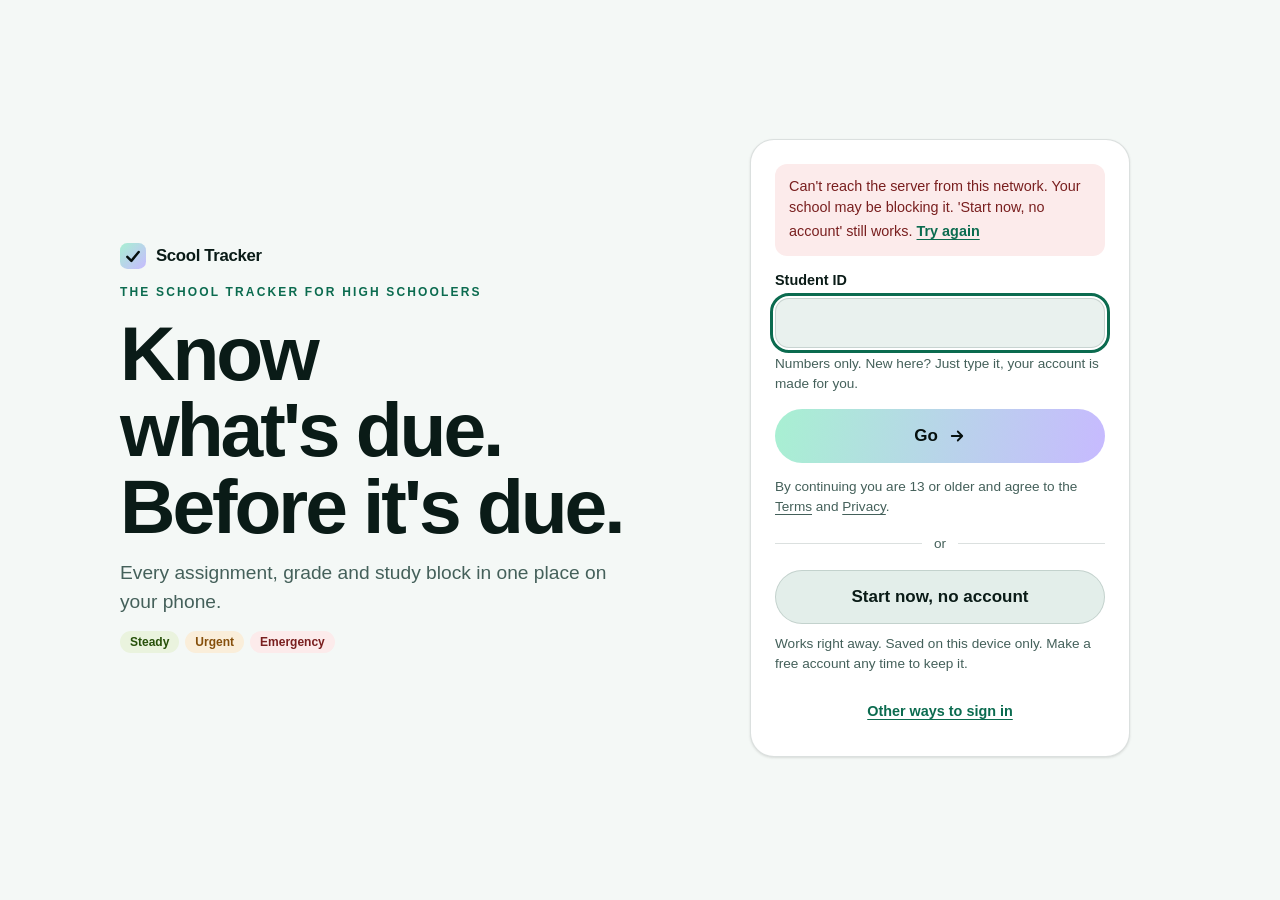
==== commit d8308252: "Update preview 2026-11-23 11:25" ====
--- a/app/index.html
+++ b/app/index.html
@@ -9,9 +9,9 @@
     <link rel="icon" type="image/svg+xml" href="/app/icon.svg" />
     <link rel="apple-touch-icon" href="/app/icon-192.png" />
     <title>Scool Tracker</title>
-    <script type="module" crossorigin src="/app/assets/index-Rbqkj3CO.js"></script>
-    <link rel="stylesheet" crossorigin href="/app/assets/index-LSx9Vo2c.css">
-  <link rel="manifest" href="/app/manifest.webmanifest"><script id="vite-plugin-pwa:register-sw" src="/app/registerSW.js"></script></head>
+    <script type="module" crossorigin src="/app/assets/index-DHizLOYW.js"></script>
+    <link rel="stylesheet" crossorigin href="/app/assets/index-ClxlFBYd.css">
+  <link rel="manifest" href="/app/manifest.webmanifest"></head>
   <body>
     <div id="root"></div>
   </body>
--- a/app/assets/index-ClxlFBYd.css
+++ b/app/assets/index-ClxlFBYd.css
@@ -0,0 +1 @@
+.auth{--au-bg:#06100e;--au-bg2:#0b1a17;--au-surface:#0f211d;--au-surface2:#153029;--au-line:#beebde24;--au-text:#e9f3f0;--au-text2:#a3bab4;--au-eyebrow:#8fe3c4;--au-danger:#ff9a9a;--au-focus:#a8f0d2;--au-on-grad:#06100e;--au-green-bg:#17321a;--au-green-t:#8fcb8a;--au-amber-bg:#3a2c10;--au-amber-t:#f0c077;--au-red-bg:#3a1616;--au-red-t:#f09b9b;--au-g-bg:#131314;--au-g-text:#e3e3e3;--au-g-line:#8e918f;z-index:50;background:var(--au-bg);color:var(--au-text);--lightningcss-light: ;--lightningcss-dark:initial;color-scheme:dark;-webkit-text-size-adjust:100%;font-family:-apple-system,BlinkMacSystemFont,Helvetica Neue,Segoe UI,Roboto,sans-serif;line-height:1.5;position:fixed;inset:0;overflow:hidden auto}@media (prefers-color-scheme:light){:root:not([data-theme=dark]) .auth{--au-bg:#f4f8f6;--au-bg2:#e9f1ee;--au-surface:#fff;--au-surface2:#e3eeea;--au-line:#06282024;--au-text:#0a1b17;--au-text2:#44605a;--au-eyebrow:#0b6b4f;--au-danger:#a32d2d;--au-focus:#0b6b4f;--au-green-bg:#eaf3de;--au-green-t:#27500a;--au-amber-bg:#faeeda;--au-amber-t:#854f0b;--au-red-bg:#fcebeb;--au-red-t:#791f1f;--au-g-bg:#fff;--au-g-text:#1f1f1f;--au-g-line:#747775;--lightningcss-light:initial;--lightningcss-dark: ;color-scheme:light}}:root[data-theme=light] .auth{--au-bg:#f4f8f6;--au-bg2:#e9f1ee;--au-surface:#fff;--au-surface2:#e3eeea;--au-line:#06282024;--au-text:#0a1b17;--au-text2:#44605a;--au-eyebrow:#0b6b4f;--au-danger:#a32d2d;--au-focus:#0b6b4f;--au-green-bg:#eaf3de;--au-green-t:#27500a;--au-amber-bg:#faeeda;--au-amber-t:#854f0b;--au-red-bg:#fcebeb;--au-red-t:#791f1f;--au-g-bg:#fff;--au-g-text:#1f1f1f;--au-g-line:#747775;--lightningcss-light:initial;--lightningcss-dark: ;color-scheme:light}.auth *,.auth :before,.auth :after{box-sizing:border-box}.auth :focus-visible{outline:3px solid var(--au-focus);outline-offset:2px;border-radius:8px}.auth p,.auth h1,.auth h2{margin:0}.auth a{color:inherit;text-underline-offset:3px}.au-center{place-items:center;display:grid}.au-loading{color:var(--au-text2);justify-items:center;gap:14px;display:grid}.au-wrap{width:100%;max-width:460px;min-height:100%;padding:max(20px, env(safe-area-inset-top)) 20px max(24px, env(safe-area-inset-bottom));align-content:center;gap:24px;margin:0 auto;display:grid}.au-wrap-solo{gap:28px}.au-pitch{gap:14px;display:grid}.au-brand{letter-spacing:-.02em;align-items:center;gap:10px;font-size:1.05rem;font-weight:700;display:inline-flex}.au-eyebrow{letter-spacing:.18em;text-transform:uppercase;color:var(--au-eyebrow);margin-top:6px;font-size:.75rem;font-weight:600}.au-h1{letter-spacing:-.04em;text-wrap:balance;font-size:clamp(2.1rem,9.4vw,3.4rem);font-weight:700;line-height:1}.au-h1 span{display:inline-block}.au-lede{color:var(--au-text2);max-width:28em;font-size:1rem}.au-tags{flex-wrap:wrap;gap:6px;display:flex}.au-badge{border-radius:999px;padding:3px 10px;font-size:12px;font-weight:600;line-height:1.4}.au-b-green{background:var(--au-green-bg);color:var(--au-green-t)}.au-b-amber{background:var(--au-amber-bg);color:var(--au-amber-t)}.au-b-red{background:var(--au-red-bg);color:var(--au-red-t)}.au-card{background:var(--au-surface);border:1px solid var(--au-line);border-radius:24px;gap:16px;padding:18px;display:grid}.au-h2{letter-spacing:-.03em;font-size:1.6rem;font-weight:700;line-height:1.1}.au-sub{color:var(--au-text2);overflow-wrap:anywhere}.au-addr{color:var(--au-text)}.au-seg{background:var(--au-bg2);border:1px solid var(--au-line);border-radius:999px;grid-template-columns:1fr 1fr;gap:4px;padding:4px;display:grid}.au-seg button{min-height:44px;color:var(--au-text2);font:inherit;cursor:pointer;touch-action:manipulation;background:0 0;border:0;border-radius:999px;font-size:.95rem;font-weight:600;transition:background-color .15s,color .15s}.au-seg button[aria-selected=true]{background:var(--au-surface2);color:var(--au-text);box-shadow:inset 0 0 0 1px var(--au-line)}.au-panel{gap:14px;display:grid}.au-google{border:1px solid var(--au-g-line);background:var(--au-g-bg);width:100%;min-height:52px;color:var(--au-g-text);font:inherit;cursor:pointer;touch-action:manipulation;border-radius:999px;justify-content:center;align-items:center;gap:12px;padding:0 20px;font-size:1rem;font-weight:600;display:flex}.au-google:disabled{opacity:.6;cursor:progress}.au-or{color:var(--au-text2);align-items:center;gap:12px;font-size:.85rem;display:flex}.au-or:before,.au-or:after{content:"";background:var(--au-line);flex:1;height:1px}.au-form{gap:14px;display:grid}.au-field{gap:6px;display:grid}.au-label-row{justify-content:space-between;align-items:baseline;gap:8px;display:flex}.au-field label{font-size:.9rem;font-weight:600}.au-field input[type=email],.au-field input[type=password],.au-field input[type=text]{width:100%;min-height:50px;font:inherit;color:var(--au-text);background:var(--au-bg2);border:1px solid var(--au-line);border-radius:14px;padding:0 14px;font-size:16px}.au-field input[aria-invalid=true]{border-color:var(--au-danger)}.au-pw{position:relative}.au-pw input{padding-right:76px!important}.au-eye{min-width:60px;min-height:44px;color:var(--au-eyebrow);font:inherit;cursor:pointer;background:0 0;border:0;border-radius:10px;font-size:.9rem;font-weight:600;position:absolute;top:50%;right:4px;transform:translateY(-50%)}.au-hint{color:var(--au-text2);font-size:.85rem}.au-err{color:var(--au-danger);font-size:.875rem}.au-link{min-height:24px;font:inherit;color:var(--au-eyebrow);cursor:pointer;text-underline-offset:3px;touch-action:manipulation;background:0 0;border:0;padding:2px 0;font-size:.9rem;font-weight:600;text-decoration:underline}.au-center-link{justify-self:center;padding:10px}.au-check label{color:var(--au-text2);cursor:pointer;align-items:flex-start;gap:12px;padding:4px 0;font-size:.9rem;font-weight:400;display:flex}.au-check input{accent-color:#a8f0d2;flex:none;width:22px;height:22px;margin:1px 0 0}.au-check a,.au-legal-g a{color:var(--au-text)}.au-btn{width:100%;min-height:54px;font:inherit;cursor:pointer;color:var(--au-on-grad);touch-action:manipulation;background:linear-gradient(100deg,#a8f0d2 0%,#c7baff 100%);border:0;border-radius:999px;justify-content:center;align-items:center;gap:10px;padding:0 28px;font-size:1.0625rem;font-weight:650;transition:transform .18s,filter .18s;display:inline-flex}.au-btn svg{transition:transform .18s}.au-btn:hover:not(:disabled){filter:brightness(1.06)}.au-btn:hover:not(:disabled) svg{transform:translate(3px)}.au-btn:active:not(:disabled){transform:scale(.98)}.au-btn:disabled{opacity:.6;cursor:default}.au-btn[aria-busy=true]{cursor:progress}.au-btn-quiet{background:var(--au-surface2);color:var(--au-text);border:1px solid var(--au-line)}.au-banner{border-radius:12px;padding:12px 14px;font-size:.9rem}.au-banner-error{background:var(--au-red-bg);color:var(--au-red-t)}.au-banner-ok{background:var(--au-green-bg);color:var(--au-green-t)}.au-spin{border:2.5px solid;border-right-color:#0000;border-radius:50%;width:18px;height:18px;animation:.7s linear infinite au-rot;display:inline-block}@keyframes au-rot{to{transform:rotate(360deg)}}.au-sr{clip:rect(0 0 0 0);white-space:nowrap;width:1px;height:1px;position:absolute;overflow:hidden}@media (prefers-reduced-motion:reduce){.au-spin{animation-duration:2s}.au-btn,.au-btn svg{transition:none}}@media (prefers-reduced-motion:no-preference){.au-pitch,.au-card{animation:.6s cubic-bezier(.2,.7,.2,1) both au-rise}.au-card{animation-delay:80ms}}@keyframes au-rise{0%{opacity:0;transform:translateY(16px)}to{opacity:1;transform:none}}@media (width>=480px){.au-card{padding:24px}}@media (width>=900px){.au-wrap{grid-template-columns:1fr 440px;align-items:center;gap:80px;max-width:1080px}.au-wrap-solo{grid-template-columns:1fr;gap:28px;max-width:460px}.au-h1{font-size:clamp(3.4rem,6vw,5.2rem)}.au-lede{font-size:1.2rem}}.au-start{gap:10px;display:grid}.au-btn-start{min-height:60px;font-size:1.1rem}.au-start .au-banner .au-link{display:inline}:root{--bg:#f1efe8;--bg2:#fafaf7;--surface:#fff;--surface2:#f1efe8;--line:#d3d1c7;--text:#2c2c2a;--text2:#5f5e5a;--muted:#888780;--accent:#2c2c2a;--on-accent:#fff;--danger:#a32d2d;--on-danger:#fff;--focus:#2c2c2a;--shadow:0 1px 3px #2c2c2a14, 0 1px 2px #2c2c2a0f;--shadow-lg:0 6px 20px #2c2c2a24;--toast-bg:#2c2c2a;--toast-text:#fff;--badge-green-bg:#eaf3de;--badge-green-text:#27500a;--badge-blue-bg:#dceefb;--badge-blue-text:#0b5d8c;--badge-amber-bg:#faeeda;--badge-amber-text:#854f0b;--badge-red-bg:#fcebeb;--badge-red-text:#791f1f;--badge-gray-bg:#f1efe8;--badge-gray-text:#5f5e5a;--cal-blue:#1ba1d6;--cal-green:#137b3b;--cal-holiday:#c9cee0;--cal-holiday-text:#2c2c2a;--cal-weekend:#f1efe8;--cal-weekend-text:#b5b3a9;--on-cal:#fff;--lightningcss-light:initial;--lightningcss-dark: ;color-scheme:light}@media (prefers-color-scheme:dark){:root:not([data-theme=light]){--bg:#171715;--bg2:#1d1d1b;--surface:#232320;--surface2:#2a2a26;--line:#3a3a35;--text:#f1efe8;--text2:#b8b6ac;--muted:#8a897f;--accent:#edebe3;--on-accent:#171715;--danger:#e08585;--on-danger:#2a0a0a;--focus:#edebe3;--shadow:0 1px 3px #00000073, 0 1px 2px #0000004d;--shadow-lg:0 6px 20px #0000008c;--toast-bg:#edebe3;--toast-text:#171715;--badge-green-bg:#17321a;--badge-green-text:#8fcb8a;--badge-blue-bg:#14324a;--badge-blue-text:#7fc4ee;--badge-amber-bg:#3a2c10;--badge-amber-text:#f0c077;--badge-red-bg:#3a1616;--badge-red-text:#f09b9b;--badge-gray-bg:#2a2a26;--badge-gray-text:#b8b6ac;--cal-blue:#1e7ba8;--cal-green:#1f5e33;--cal-holiday:#3a3d52;--cal-holiday-text:#f1efe8;--cal-weekend:#232320;--cal-weekend-text:#6b6a61;--lightningcss-light: ;--lightningcss-dark:initial;color-scheme:dark}}:root[data-theme=dark]{--bg:#171715;--bg2:#1d1d1b;--surface:#232320;--surface2:#2a2a26;--line:#3a3a35;--text:#f1efe8;--text2:#b8b6ac;--muted:#8a897f;--accent:#edebe3;--on-accent:#171715;--danger:#e08585;--on-danger:#2a0a0a;--focus:#edebe3;--shadow:0 1px 3px #00000073, 0 1px 2px #0000004d;--shadow-lg:0 6px 20px #0000008c;--toast-bg:#edebe3;--toast-text:#171715;--badge-green-bg:#17321a;--badge-green-text:#8fcb8a;--badge-blue-bg:#14324a;--badge-blue-text:#7fc4ee;--badge-amber-bg:#3a2c10;--badge-amber-text:#f0c077;--badge-red-bg:#3a1616;--badge-red-text:#f09b9b;--badge-gray-bg:#2a2a26;--badge-gray-text:#b8b6ac;--cal-blue:#1e7ba8;--cal-green:#1f5e33;--cal-holiday:#3a3d52;--cal-holiday-text:#f1efe8;--cal-weekend:#232320;--cal-weekend-text:#6b6a61;--lightningcss-light: ;--lightningcss-dark:initial;color-scheme:dark}*{box-sizing:border-box}html{-webkit-text-size-adjust:100%}html,body{overflow-x:hidden}body{background:var(--bg);color:var(--text);padding:max(16px, env(safe-area-inset-top)) max(16px, env(safe-area-inset-right)) calc(88px + env(safe-area-inset-bottom)) max(16px, env(safe-area-inset-left));margin:0;font-family:-apple-system,BlinkMacSystemFont,Helvetica Neue,Segoe UI,Roboto,sans-serif;line-height:1.3;transition:background-color .2s,color .2s}@media (width>=440px){body{padding-top:20px;padding-left:20px;padding-right:20px}}body.lock{overflow:hidden}h1,h2,h3,p,ul{margin:0}ul{padding:0;list-style:none}button,input,select,textarea{font:inherit;color:inherit}button{cursor:pointer;touch-action:manipulation}:focus-visible{outline:2px solid var(--focus);outline-offset:2px;border-radius:8px}.sr-only{clip:rect(0 0 0 0);white-space:nowrap;border:0;width:1px;height:1px;margin:-1px;padding:0;position:absolute;overflow:hidden}main{background:var(--surface);width:100%;max-width:380px;box-shadow:var(--shadow);border-radius:14px;margin:0 auto;padding:20px}.loading{text-align:center;padding:60px 16px}.screen{min-width:0;animation:.2s backwards screen-in;display:block}.screen-head{justify-content:space-between;align-items:flex-start;gap:12px;margin-bottom:16px;display:flex}.screen-head h1{letter-spacing:0;font-size:18px;font-weight:500;line-height:1.3}.today-head{margin-bottom:20px}.eyebrow-date{color:var(--text2);margin-bottom:4px;font-size:13px}.head-right{align-items:center;gap:8px;display:flex}.section-head{flex-wrap:wrap;justify-content:space-between;align-items:center;gap:12px;display:flex}.panel h2,.preset-card h2{font-size:16px;font-weight:500}.subtitle{color:var(--muted);margin:0 0 8px;font-size:13px;font-weight:400}.note{color:var(--text2);font-size:12px}.pad{padding:8px 4px}.stack{gap:8px;display:grid}.two{grid-template-columns:1fr 1fr;gap:8px;display:grid}.two.wide-first{grid-template-columns:1fr 96px}.panel{border-top:1px solid var(--line);gap:8px;margin-top:16px;padding:16px 0 0;display:grid}.panel:first-of-type{border-top:0;margin-top:0;padding-top:0}@keyframes screen-in{0%{opacity:0;transform:translateY(6px)}to{opacity:1;transform:none}}.nav{z-index:30;background:var(--surface);border-top:1px solid var(--line);padding:12px 12px calc(12px + env(safe-area-inset-bottom));justify-content:center;gap:4px;display:flex;position:fixed;bottom:0;left:0;right:0}.nav-brand{display:none}.nav button{color:var(--text2);background:0 0;border:0;border-radius:999px;padding:6px 12px;font-size:13px;transition:background-color .15s,color .15s;display:inline-flex;position:relative}.nav button:after{content:"";position:absolute;inset:-6px -2px}.nav button svg{display:none}.nav button.active{background:var(--accent);color:var(--on-accent)}.btn{border:1px solid var(--line);background:var(--surface);color:var(--text);white-space:nowrap;border-radius:6px;justify-content:center;align-items:center;gap:6px;padding:8px 14px;font-size:13px;transition:background-color .15s,transform .12s;display:inline-flex}.btn:hover:not(:disabled){background:var(--bg)}.btn:active:not(:disabled){transform:scale(.98)}.btn:disabled{opacity:.5;cursor:default}.btn-main{background:var(--accent);color:var(--on-accent);border-color:var(--accent)}.btn-main:hover:not(:disabled){background:var(--accent);filter:brightness(1.12)}.btn-quiet{background:var(--surface);color:var(--text)}.btn-danger{background:var(--danger);color:var(--on-danger);border-color:var(--danger)}.btn-danger:hover:not(:disabled){background:var(--danger);filter:brightness(1.08)}.btn.wide{width:100%}.btn-turn{border-radius:8px;flex-shrink:0;align-self:center;padding:6px 10px;font-size:12px;font-weight:600;position:relative}.btn-turn:after{content:"";position:absolute;inset:-6px}.add-btn{border:1px solid var(--line);background:var(--surface);width:100%;color:var(--text);border-radius:8px;padding:10px;font-size:14px;transition:background-color .15s}.add-btn:hover:not(:disabled){background:var(--bg)}.add-btn:disabled{opacity:.5;cursor:default}.btn-pair{gap:8px;margin-bottom:16px;display:flex}.back-btn{margin-bottom:8px}.icon-btn{background:var(--bg);width:32px;height:32px;color:var(--text);border:0;border-radius:8px;flex:none;place-items:center;font-size:15px;transition:background-color .15s;display:inline-grid;position:relative}.icon-btn:after{content:"";position:absolute;inset:-6px}.icon-btn svg{width:16px;height:16px}.icon-btn.big{background:var(--bg);width:32px;height:32px;color:var(--text)}.icon-btn.big svg{width:16px;height:16px}.icon-btn:hover{background:var(--surface2)}.icon-btn.danger{width:20px;height:20px;color:var(--danger);background:0 0;transition:transform .12s}.icon-btn.danger svg{width:14px;height:14px}.icon-btn.danger:hover{background:0 0;transform:scale(1.2)}.link{color:var(--text);text-underline-offset:3px;background:0 0;border:0;padding:0;font-weight:500;text-decoration:underline}.kbd{color:var(--muted);border:1px solid var(--line);border-radius:5px;margin-left:4px;padding:1px 5px;font-size:10.5px;font-weight:700}@media (hover:none){.kbd{display:none}}.badge{white-space:nowrap;border-radius:999px;padding:4px 10px;font-size:12px;font-weight:500;line-height:1.3;display:inline-block}.badge-green{background:var(--badge-green-bg);color:var(--badge-green-text)}.badge-blue{background:var(--badge-blue-bg);color:var(--badge-blue-text)}.badge-amber{background:var(--badge-amber-bg);color:var(--badge-amber-text)}.badge-red{background:var(--badge-red-bg);color:var(--badge-red-text)}.badge-gray{background:var(--badge-gray-bg);color:var(--badge-gray-text);border:1px solid var(--line)}.tone-blue{--cell-bg:var(--cal-blue);--cell-text:var(--on-cal)}.tone-green{--cell-bg:var(--cal-green);--cell-text:var(--on-cal)}.tone-holiday{--cell-bg:var(--cal-holiday);--cell-text:var(--cal-holiday-text)}.tone-weekend{--cell-bg:var(--cal-weekend);--cell-text:var(--cal-weekend-text)}.tone-none{--cell-bg:transparent;--cell-text:var(--cal-weekend-text)}.tone-school{--cell-bg:var(--bg2);--cell-text:var(--text)}.strip{-webkit-overflow-scrolling:touch;overscroll-behavior-x:contain;scrollbar-width:none;gap:7px;margin:0 -4px 22px;padding:4px;display:flex;overflow-x:auto}.strip::-webkit-scrollbar{display:none}.strip .strip-cell{flex:0 0 calc(20% - 5.6px);min-width:54px}.strip-cell .sc-dots{bottom:11px}.strip-cell .sc-wd{margin-bottom:6px}.strip-cell .sc-num{font-size:22px}.strip-cell{background:var(--cell-bg);height:100px;color:var(--cell-text);border:0;border-radius:12px;flex-direction:column;justify-content:center;align-items:center;padding:0;font-size:20px;font-weight:700;line-height:1.3;transition:transform .12s;display:flex;position:relative}.strip-cell:hover{box-shadow:inset 0 0 0 2px #ffffff8c}.sc-wd{text-transform:uppercase;letter-spacing:.3px;opacity:.85;margin-bottom:3px;font-size:10.5px;font-weight:600}.sc-num{font-size:20px;font-weight:700;line-height:1.3}.sc-dots,.mdots{gap:3px;display:flex;position:absolute;bottom:7px}.sc-dots i,.mdots i{border:1.5px solid var(--text);background:#fff;border-radius:50%;width:6px;height:6px}.tone-weekend .sc-dots i,.tone-none .sc-dots i,.tone-weekend .mdots i,.tone-none .mdots i{background:var(--text)}.mlabel{font-size:9px;font-weight:700;position:absolute;bottom:2px;right:3px}.is-today{outline:2px solid var(--text);outline-offset:-2px}.is-pinned{outline:2px solid var(--accent);outline-offset:-2px}.day-bubble{z-index:100;pointer-events:none;background:var(--accent);max-width:220px;color:var(--on-accent);box-shadow:var(--shadow-lg);border-radius:8px;padding:8px 10px;font-size:12px;animation:.12s bubbleIn;position:fixed;top:0;left:0}.db-date{margin-bottom:4px;font-weight:700}.db-item{opacity:.95;overflow-wrap:anywhere}.db-item.name{opacity:.85}.db-item.done{opacity:.6;text-decoration:line-through}@keyframes bubbleIn{0%{opacity:0;transform:translateY(4px)}to{opacity:1;transform:none}}@media (prefers-reduced-motion:reduce){.day-bubble{animation:none}}.strip{cursor:grab;-webkit-user-select:none;user-select:none}.struck{opacity:.6;text-decoration:line-through}.today-grid,.study-grid,.cal-wrap,.col-main,.col-side,.cal-main,.cal-side{min-width:0;display:block}.list{flex-direction:column;gap:8px;margin-bottom:20px;display:flex}.task-row{background:var(--bg2);border:1px solid var(--line);border-radius:10px;align-items:flex-start;gap:10px;padding:10px 12px;transition:opacity .25s,border-color .15s,transform .15s;animation:.25s backwards fadeSlideIn;display:flex}.task-row:hover{transform:translateY(-1px)}.check{border:1.5px solid var(--muted);background:var(--surface);width:16px;height:16px;color:var(--on-accent);border-radius:4px;flex:none;place-items:center;margin-top:3px;padding:0;transition:background-color .15s,border-color .15s;display:grid;position:relative}.check:after{content:"";position:absolute;inset:-10px}.check:hover{border-color:var(--accent)}.check.on{background:var(--accent);border-color:var(--accent)}.check svg{width:11px;height:11px}.task-main{text-align:left;min-width:0;color:inherit;cursor:pointer;background:0 0;border:0;border-radius:6px;flex:1;padding:0;display:block}.task-main.static{cursor:default}.task-top{justify-content:space-between;align-items:center;gap:8px;display:flex}.task-title{overflow-wrap:anywhere;font-size:14px;font-weight:500}.emo{margin-right:4px}.period-tag{color:var(--muted);margin-right:4px;font-size:11px;font-weight:500}.task-sub{color:var(--text2);overflow-wrap:anywhere;font-size:12px;display:block}.task-meta{flex-wrap:wrap;align-items:center;gap:4px 8px;display:flex}.task-row.is-done{opacity:.5;background:var(--bg2)}.task-row.is-done .task-title{text-decoration:line-through}.task-row.is-done[draggable=true]{cursor:grab}.task-row.is-done[draggable=true]:active{cursor:grabbing}.task-row.history-row,.task-row.class-row{align-items:flex-start}.task-row.history-row .btn{align-self:center}.dissolve{pointer-events:none;animation:.45s forwards dissolve}@keyframes dissolve{0%{opacity:1;filter:blur();transform:scale(1)}to{opacity:0;filter:blur(6px);transform:scale(.85)}}@keyframes fadeSlideIn{0%{opacity:0;transform:translateY(6px)}to{opacity:1;transform:none}}.dropzone{border:1.5px dashed var(--line);color:var(--muted);border-radius:10px;justify-content:center;align-items:center;gap:6px;margin-bottom:20px;padding:14px;font-size:12px;transition:background-color .15s,border-color .15s,transform .15s,color .15s;display:none}.dropzone svg{width:16px;height:16px}.dropzone.over{background:var(--badge-blue-bg);border-color:var(--badge-blue-text);color:var(--badge-blue-text);transform:scale(1.02)}.hint-touch{display:block}.hint-mouse{display:none}@media (hover:hover) and (pointer:fine){.dropzone{display:flex}.hint-touch{display:none}.hint-mouse{display:block}}.col-side .note{margin:-4px 0 8px}.add-actions{gap:8px;margin-bottom:20px;display:flex}.add-actions .add-btn{flex:1;width:auto}.empty{text-align:center;color:var(--muted);justify-items:center;gap:6px;margin-bottom:20px;padding:24px 12px;font-size:13px;display:grid}.empty .note{max-width:28em;font-size:12px}.empty-emo{font-size:24px;line-height:1.2}.empty svg{width:24px;height:24px}.pct{flex-shrink:0;font-size:16px;font-weight:500}.badge-line{flex-wrap:wrap;gap:4px;margin-top:5px;display:flex}.gpa{border-top:1px solid var(--line);justify-content:space-between;align-items:center;margin-top:4px;padding-top:16px;display:flex}.gpa-label{color:var(--text2);font-size:13px}.gpa-num{font-size:20px;font-weight:500}.cal-nav{justify-content:space-between;align-items:center;gap:8px;margin-bottom:16px;display:flex}.cal-nav h2,.cal-nav strong{font-size:18px;font-weight:500}.mgrid{grid-template-columns:repeat(7,minmax(0,1fr));gap:4px;display:grid}.mdow{text-align:center;color:var(--muted);padding-bottom:4px;font-size:11px;font-weight:500}.mblank{aspect-ratio:1}.mcell{aspect-ratio:1;text-align:left;background:var(--cell-bg);color:var(--cell-text);border:0;border-radius:6px;padding:4px;font-size:12px;font-weight:500;line-height:1.3;transition:transform .12s;display:block;position:relative}.mcell:hover:not(.inert){transform:scale(1.05)}.mcell .mdots{bottom:3px;left:50%;transform:translate(-50%)}.mcell.inert{cursor:default}.mcell.has-special{background:var(--bg2);color:var(--text);box-shadow:inset 0 0 0 2px var(--accent)}.legend{color:var(--text2);flex-wrap:wrap;gap:8px 12px;margin-top:16px;font-size:11px;display:flex}.legend li{align-items:center;gap:4px;display:inline-flex}.sw{background:var(--cell-bg);border-radius:3px;width:10px;height:10px;display:inline-block}.sw.dotsw{border:1.5px solid var(--text);background:#fff;border-radius:50%;width:6px;height:6px;margin:0 2px}.cal-editor{gap:8px;display:grid}.cal-editor .cal-nav{margin-bottom:8px}.field-label{color:var(--text2);margin-top:8px;font-size:12px}.paint,.chips{flex-wrap:wrap;gap:6px;display:flex}.chip{border:1px solid var(--line);background:var(--surface);color:var(--text2);border-radius:999px;align-items:center;gap:4px;padding:6px 11px;font-family:inherit;font-size:12.5px;font-weight:600;display:inline-flex}.chip.on{background:var(--accent);color:var(--on-accent);border-color:var(--accent)}.chip .code{opacity:.75;font-size:10.5px}.chip:disabled{opacity:.4;cursor:default}.preset-row{flex-direction:column;gap:8px;display:flex}.preset-row .btn{white-space:normal;border-radius:8px;width:100%;padding:10px;font-size:14px}.preset-card{background:var(--bg2);border:1px solid var(--line);border-radius:10px;gap:8px;padding:12px;display:grid}.divider-or{color:var(--muted);align-items:center;gap:12px;font-size:12px;display:flex}.divider-or:before,.divider-or:after{content:"";background:var(--line);flex:1;height:1px}.progress{grid-template-columns:repeat(3,1fr);gap:6px;margin-bottom:16px;display:grid}.progress i{background:var(--line);border-radius:3px;height:5px}.progress i.on{background:var(--accent)}.hint-blue{background:var(--badge-blue-bg);color:var(--badge-blue-text);border-radius:8px;margin:-4px 0 6px;padding:7px 10px;font-size:12px}.static-foot{margin-top:8px;padding:0;position:static}.field{border:0;gap:4px;min-width:0;margin:0;padding:0;display:grid}.field>label,.field>legend{color:var(--text2);margin-top:8px;padding:0;font-size:12px;font-weight:400}input,select,textarea{background:var(--surface);border:1px solid var(--line);width:100%;min-width:0;color:var(--text);border-radius:6px;padding:8px;font-size:14px}input[type=checkbox],input[type=radio]{width:auto;padding:0}input[aria-invalid=true]{border-color:var(--danger)}.field-err{color:var(--danger);font-size:12px}.due-row{flex-wrap:wrap;align-items:center;gap:6px;display:flex}.due-row input{flex:100%}.choice{flex-wrap:wrap;gap:6px;display:flex}.choice-item{position:relative}.choice-item input{opacity:0;cursor:pointer;width:100%;height:100%;margin:0;position:absolute;inset:0}.choice-item span{border:1px solid var(--line);background:var(--surface);color:var(--text2);pointer-events:none;border-radius:999px;align-items:center;padding:6px 11px;font-size:12.5px;font-weight:600;display:inline-flex}.choice-item input:checked+span{background:var(--accent);color:var(--on-accent);border-color:var(--accent)}.choice-item.tone-steady input:checked+span{background:var(--badge-gray-bg);color:var(--badge-gray-text);border-color:var(--muted)}.choice-item.tone-urgent input:checked+span{background:var(--badge-amber-bg);color:var(--badge-amber-text);border-color:var(--badge-amber-text)}.choice-item.tone-emergency input:checked+span{background:var(--badge-red-bg);color:var(--badge-red-text);border-color:var(--badge-red-text)}.choice-item input:focus-visible+span{outline:2px solid var(--focus);outline-offset:2px}.scrim{z-index:60;background:#0006;justify-content:center;align-items:center;animation:.18s both fade;display:flex;position:fixed;inset:0}.sheet{background:var(--surface);width:min(300px,85%);max-height:80dvh;color:var(--text);box-shadow:var(--shadow-lg);overscroll-behavior:contain;border-radius:14px;padding:20px;animation:.18s both pop;overflow-y:auto}.sheet.sheet-wide{width:min(340px,90%)}.sheet-grab{display:none}.sheet-head{justify-content:space-between;align-items:center;margin-bottom:8px;display:flex}.sheet-head h2{font-size:16px;font-weight:500}.sheet-head .icon-btn{display:none}.sheet-body{flex-direction:column;gap:4px;display:flex}.sheet-body>p{font-size:13px}.sheet-foot{justify-content:flex-end;gap:8px;margin-top:16px;display:flex}.sis-list{display:block}.sis-row{border-bottom:1px solid var(--bg);flex-wrap:wrap;align-items:center;gap:8px;padding:7px 0;display:flex}.sis-row:last-child{border-bottom:0}.sis-period{width:18px;color:var(--muted);flex-shrink:0;font-size:12px}.sis-name{overflow-wrap:anywhere;flex:1;min-width:0;font-size:13px;color:var(--text)!important;margin:0!important}.sis-input{flex-shrink:0;width:58px;padding:6px;font-size:13px}.sis-row .badge{text-align:center;flex-shrink:0;min-width:32px}.sis-err{flex-basis:100%;padding-left:26px}@keyframes fade{0%{opacity:0}to{opacity:1}}@keyframes pop{0%{opacity:0;transform:scale(.95)translateY(4px)}to{opacity:1;transform:none}}.toast-zone{z-index:90;left:0;right:0;bottom:calc(76px + env(safe-area-inset-bottom));pointer-events:none;justify-content:center;padding:0 16px;display:flex;position:fixed}.toast{pointer-events:auto;background:var(--toast-bg);max-width:380px;color:var(--toast-text);box-shadow:var(--shadow-lg);border-radius:8px;align-items:center;gap:12px;padding:8px 8px 8px 12px;font-size:12px;animation:.2s both fadeSlideIn;display:flex}.toast-error{background:var(--danger);color:var(--on-danger);padding-right:12px}.toast-btn{background:var(--toast-text);color:var(--toast-bg);border:0;border-radius:6px;padding:5px 10px;font-size:12px;font-weight:600;position:relative}.toast-btn:after{content:"";position:absolute;inset:-6px}.panel>h2,.preset-card h2{color:var(--muted);text-transform:uppercase;letter-spacing:.03em;font-size:12px;font-weight:400}.themes{grid-template-columns:repeat(3,minmax(0,1fr));gap:8px;margin-bottom:6px;display:grid}.swatch{border:2px solid var(--line);background:var(--surface);color:var(--text);border-radius:10px;flex-direction:column;align-items:center;gap:6px;padding:8px 6px 7px;display:flex}.swatch.on{border-color:var(--accent);box-shadow:0 0 0 2px var(--accent)}.swatch-strip{border:1px solid #80808040;border-radius:6px;width:100%;height:22px;display:flex;overflow:hidden}.swatch-strip i{flex:1}.swatch-name{font-size:11.5px;font-weight:600}.danger-zone{border-color:var(--danger)}.danger-btn{color:var(--danger)}.dictate{text-align:center;align-items:stretch}.dictate .field{text-align:left}.dictate textarea{font:inherit;background:var(--bg2);resize:none;border-radius:8px;padding:10px;font-size:14px}.mic{background:var(--badge-red-bg);width:74px;height:74px;color:var(--badge-red-text);border:0;border-radius:50%;place-items:center;margin:4px auto 0;display:grid;position:relative}.mic svg{width:32px;height:32px}.mic.live:after{content:"";border:3px solid var(--badge-red-text);border-radius:50%;animation:1.3s ease-out infinite ring;position:absolute;inset:-6px}@keyframes ring{0%{opacity:1;transform:scale(.9)}to{opacity:0;transform:scale(1.35)}}.dictate-status{margin:10px 0 4px;font-size:16px;font-weight:500}.dictate .note{color:var(--muted);margin-bottom:8px;font-size:12.5px}.timer-card{text-align:center;background:var(--bg2);border:1px solid var(--line);border-radius:10px;margin-bottom:20px;padding:18px 18px 20px;display:block}.timer-label{color:var(--text2);overflow-wrap:anywhere;min-height:16px;margin:0 0 8px;font-size:13px;font-weight:400}.ring-wrap{aspect-ratio:1;width:min(230px,100%);margin:4px auto 14px;position:relative}.ring{width:100%;height:100%;transform:rotate(-90deg)}.ring circle{fill:none;stroke-width:9px;stroke-linecap:round}.ring-track{stroke:var(--line)}.ring-arc{stroke:#ff9f0a;transition:stroke-dashoffset 1s linear,stroke .2s}.ring.paused .ring-arc{stroke:#8e8e93}.ring-text{flex-direction:column;justify-content:center;align-items:center;display:flex;position:absolute;inset:0}.ring-time{font-variant-numeric:tabular-nums;letter-spacing:-1px;font-size:50px;font-weight:300;line-height:1.3}.ring-sub{color:var(--muted);min-height:17px;margin-top:4px;font-size:13px}.timer-done{color:var(--badge-green-text);background:var(--badge-green-bg);border-radius:8px;margin-bottom:12px;padding:7px 10px;font-size:13px;font-weight:600}.timer-chips{flex-wrap:wrap;justify-content:center;gap:6px;margin-bottom:16px;display:flex}.round-pair{justify-content:space-between;padding:0 12px;display:flex}.round{width:78px;height:78px;box-shadow:0 0 0 3px var(--bg2), 0 0 0 5px currentColor;border:0;border-radius:50%;font-size:15px;font-weight:600;transition:transform .1s,opacity .15s}.round:active:not(:disabled){transform:scale(.95)}.round:disabled{opacity:.55;cursor:default}.round-cancel{color:#a1a1a6;background:#8e8e9347}.round-go{color:#30d158;background:#30d15838}.round-pause{color:#ff9f0a;background:#ff9f0a38}.sound-toggle{color:var(--muted);align-items:center;gap:8px;margin-top:16px;font-size:12px;display:inline-flex}.sound-toggle input{width:16px;height:16px;accent-color:var(--accent)}.prio-class{text-align:left;background:var(--bg2);border:1px solid var(--line);border-radius:10px;align-items:center;gap:10px;width:100%;padding:9px 12px;transition:border-color .15s;animation:.25s backwards fadeSlideIn;display:flex}.prio-class:hover{border-color:var(--accent)}.rank{border-radius:50%;flex-shrink:0;place-items:center;width:22px;height:22px;font-size:11.5px;font-weight:700;display:grid}.pc-main{flex:1;min-width:0;display:block}.pc-top{justify-content:space-between;align-items:baseline;gap:8px;display:flex}.pc-name{text-overflow:ellipsis;white-space:nowrap;font-size:14px;font-weight:600;overflow:hidden}.pc-pct{font-variant-numeric:tabular-nums;flex-shrink:0;font-size:13px;font-weight:700}.pc-bar{background:var(--line);border-radius:4px;height:4px;margin-top:6px;display:block;overflow:hidden}.pc-bar i{background:currentColor;border-radius:4px;height:100%;display:block}.pc-line{color:var(--muted);margin-top:4px;font-size:12px;display:block}.tier-focus{color:var(--badge-red-text)}.tier-watch{color:var(--badge-amber-text)}.tier-solid{color:var(--badge-green-text)}.tier-unknown{color:var(--muted)}.cp-more{color:var(--muted);text-align:left;background:0 0;border:0;margin:-2px 0 12px;padding:2px 0;font-size:12px}.stack>.list+.cp-more,.stack .cp-more{display:block}.prio-task{text-align:left;width:100%;color:inherit;display:flex}.prio-task .task-main{flex:1}.prio-task.selected{border:2px solid var(--accent);padding:9px 11px}.study-grid .col-side .stack{margin-bottom:0}.study-grid .stack>.subtitle,.study-grid .stack>.section-head{margin-bottom:8px}.section-head.tight{margin:0}.col-side section.stack{display:block}@media (prefers-reduced-motion:reduce){*,:before,:after{transition-duration:.01ms!important;animation-duration:.01ms!important;animation-iteration-count:1!important}}.nd{flex:none;align-items:center;gap:6px;display:inline-flex}.nd-main{border:1px solid var(--danger);background:var(--danger);color:var(--on-danger);white-space:nowrap;border-radius:6px;justify-content:center;align-items:center;gap:6px;font-weight:500;transition:transform .12s,filter .15s;display:inline-flex;position:relative}.nd-main:hover:not(:disabled){filter:brightness(1.08);transform:scale(1.03)}.nd-main:active:not(:disabled){transform:scale(.97)}.nd-main:disabled{opacity:.5;cursor:default}.nd-main:after{content:"";position:absolute;inset:-6px}.nd-sm .nd-main{padding:5px 10px;font-size:12px}.nd-md .nd-main{padding:8px 14px;font-size:13px}.nd-lg .nd-main{padding:10px 18px;font-size:14px}.nd-icon,.nd-text{animation:.15s ease-out both nd-swap;display:inline-flex}.nd-icon svg{width:14px;height:14px}.nd-cancel{border:1px solid var(--line);background:var(--surface);width:26px;height:26px;color:var(--text2);border-radius:50%;place-items:center;padding:0;transition:transform .12s;animation:.35s cubic-bezier(.34,1.56,.64,1) both nd-pop;display:inline-grid;position:relative}.nd-cancel:after{content:"";position:absolute;inset:-8px}.nd-cancel:hover{transform:scale(1.1)}.nd-cancel svg{width:12px;height:12px}.nd-compact:not(.is-confirming) .nd-main{width:22px;height:22px;color:var(--danger);background:0 0;border:0;padding:0}.nd-compact:not(.is-confirming) .nd-text{display:none}.nd-compact:not(.is-confirming) .nd-main:hover:not(:disabled){filter:none;transform:scale(1.2)}@keyframes nd-swap{0%{opacity:0;transform:translateY(4px)}to{opacity:1;transform:none}}@keyframes nd-pop{0%{opacity:0;transform:translate(-8px)scale(.6)}to{opacity:1;transform:none}}.sheet-foot{flex-wrap:wrap}.sheet-foot .nd-left{flex-basis:100%;margin-bottom:4px}.guest-banner{border:1px solid var(--line);background:var(--bg2);color:var(--text2);border-radius:8px;flex-wrap:wrap;justify-content:space-between;align-items:center;gap:12px;margin:0 0 12px;padding:10px 12px;font-size:13px;display:flex}.guest-banner p{flex:200px;margin:0}.btn.small{padding:5px 10px;font-size:12px}
